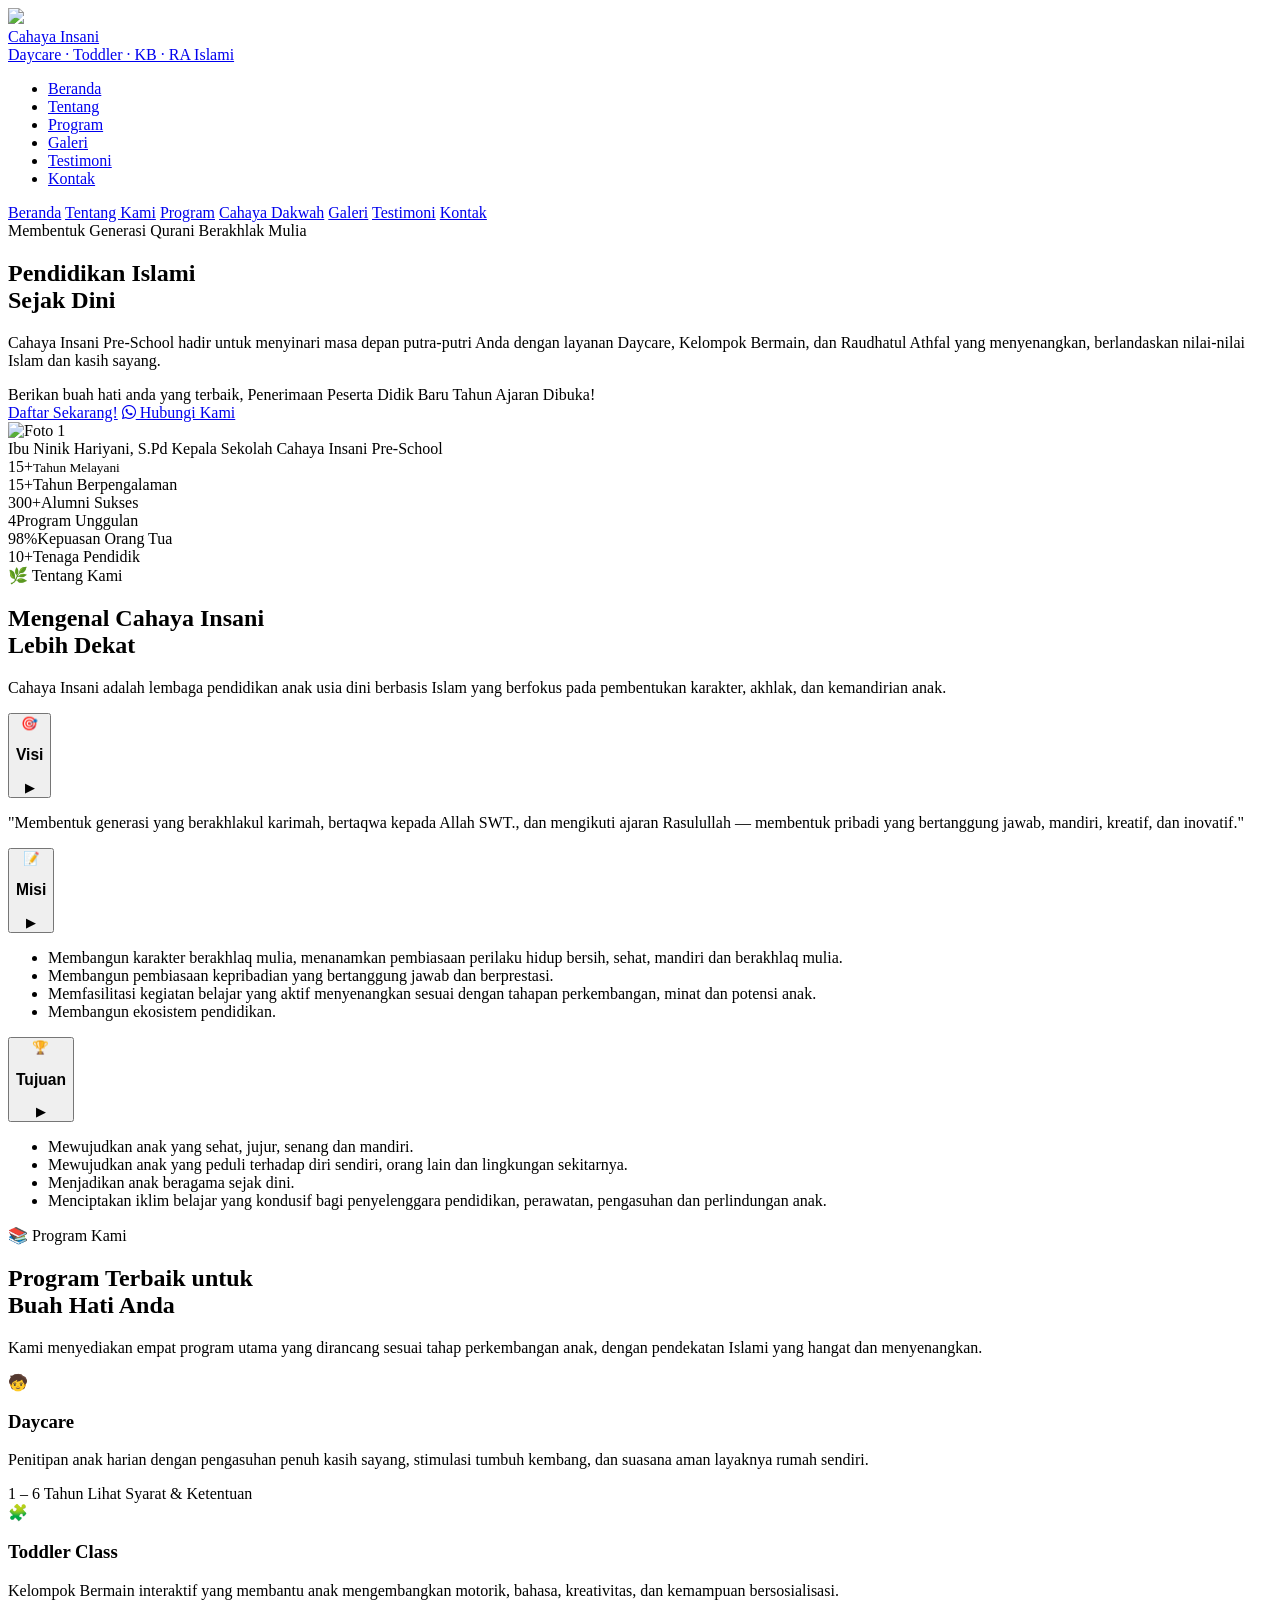
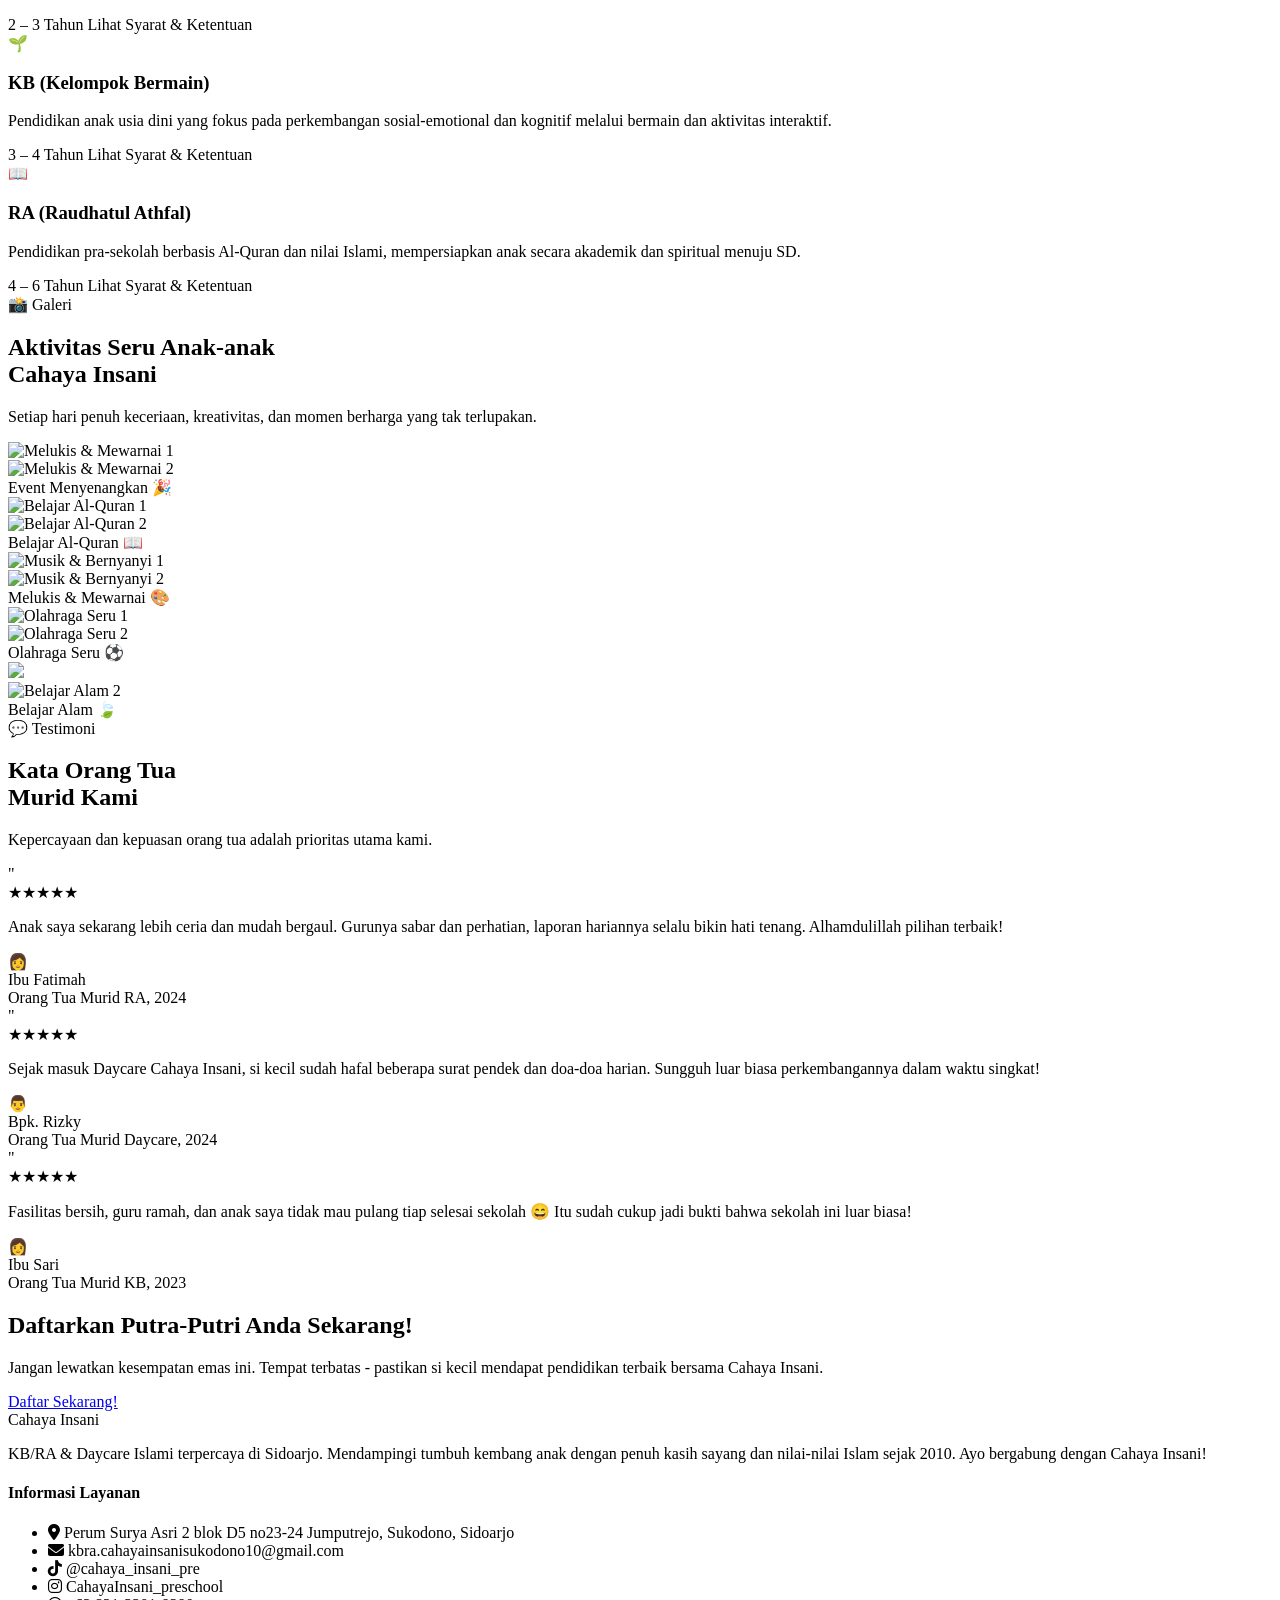
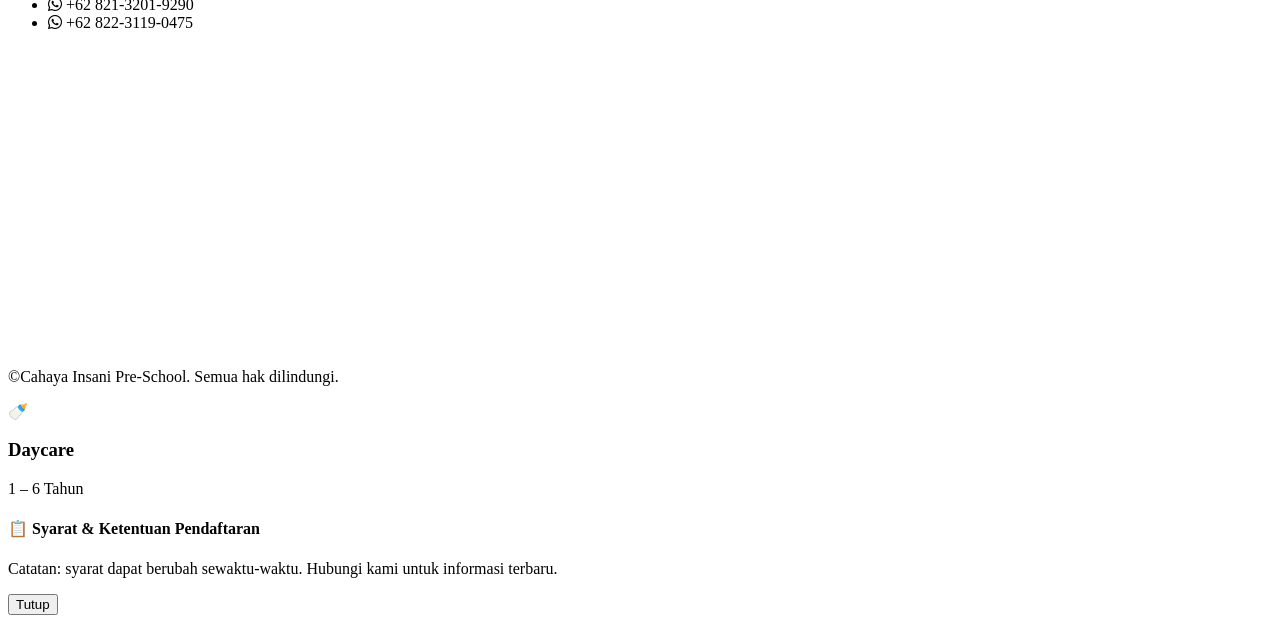
==== frontend/index.html @ 56bea8b0 "Rename index.html to frontend/index.html" ====
<!DOCTYPE html>
<html lang="id">
<head>
  <meta charset="UTF-8">
  <meta name="viewport" content="width=device-width, initial-scale=1.0, viewport-fit=cover">
  <meta name="description" content="KB/RA Cahaya Insani – Daycare, Kelompok Bermain, dan Raudhatul Athfal Islami terpercaya di Surabaya.">
  <title>PAUD-RA Cahaya Insani</title>

  <!-- Google Fonts -->
  <link rel="preconnect" href="https://fonts.googleapis.com">
  <link rel="preconnect" href="https://fonts.gstatic.com" crossorigin>
  <link href="https://fonts.googleapis.com/css2?family=Fredoka+One&family=Nunito:wght@400;600;700;800;900&display=swap" rel="stylesheet">
  <link rel="stylesheet" href="https://cdnjs.cloudflare.com/ajax/libs/font-awesome/6.7.2/css/all.min.css">

  <!-- Stylesheet -->
  <link rel="stylesheet" href="style.css">
</head>
<body>

<!-- ═══════════════════════════════════════
     NAVIGASI
════════════════════════════════════════ -->
<nav>
  <a class="nav-logo" href="#home">
   <img src="assets/logo/logo.jpg" class="logo">
    <div>
      <div class="brand">Cahaya Insani</div>
      <div class="sub">Daycare · Toddler · KB · RA Islami</div>
    </div>
  </a>

  <ul class="nav-links" id="mobile-menu">
    <li><a href="#Beranda">Beranda</a></li>
    <li><a href="#tentang">Tentang</a></li>
    <li><a href="#program">Program</a></li>
    <li><a href="#galeri">Galeri</a></li>
    <li><a href="#Testimoni">Testimoni</a></li>
    <li><a href="#kontak">Kontak</a></li>
  </ul>

</nav>

<!-- Mobile Menu -->
<nav id="mobile-menu" class="mobile-menu" role="navigation" aria-label="Menu mobile">
  <a href="#Beranda">Beranda</a>
  <a href="#tentang">Tentang Kami</a>
  <a href="#program">Program</a>
  <a href="#dakwah">Cahaya Dakwah</a>
  <a href="#galeri">Galeri</a>
  <a href="#Testimoni">Testimoni</a>
  <a href="#kontak">Kontak</a>
</nav>


<!-- ═══════════════════════════════════════
     HERO
════════════════════════════════════════ -->
<section class="hero" id="Beranda">
  <div class="hero-left">
    <div class="hero-badge">Membentuk Generasi Qurani Berakhlak Mulia</div>
    <h1>Pendidikan Islami<br><span>Sejak Dini</span></h1>
    
    <p class="hero-desc">
      Cahaya Insani Pre-School hadir untuk menyinari masa depan putra-putri Anda dengan layanan
      Daycare, Kelompok Bermain, dan Raudhatul Athfal yang menyenangkan, berlandaskan nilai-nilai
      Islam dan kasih sayang.
    </p>
    
    <div class="hero-announce"> Berikan buah hati anda yang terbaik, Penerimaan Peserta Didik Baru Tahun Ajaran Dibuka!</div>
    <div class="hero-buttons">
      <a class="btn-primary btn-daftar" href="#daftar">Daftar Sekarang!</a>
      <a class="btn-hubungi" href="https://wa.me/6282132019290" target="_blank"> <i class="fa-brands fa-whatsapp"></i> Hubungi Kami</a>
    </div>
  </div>

  <div class="hero-right">
    <div class="hero-img-wrap js-slider" data-interval="3500">
      <div class="slider-track">
        <div class="slider-slide"><img class="hero-img" src="assets/Picture/ChatGPT Image Jul 25, 2026, 07_33_43 AM.png" alt="Foto 1"></div>
      </div>
      <div class="photo-caption">
        <div class="caption-text">
          <span class="caption-name">Ibu Ninik Hariyani, S.Pd</span>
          <span class="caption-role">Kepala Sekolah Cahaya Insani Pre-School</span>
        </div>
      </div>
    </div>

    <div class="stat-bubble top-right">
      15+<small>Tahun Melayani</small>
    </div>
  </div>
</section>


<!-- ═══════════════════════════════════════
     STATS STRIP
════════════════════════════════════════ -->
<div class="stats-strip">
  <div class="stat-item"><span class="num">15+</span><span class="lbl">Tahun Berpengalaman</span></div>
  <div class="stat-item"><span class="num">300+</span><span class="lbl">Alumni Sukses</span></div>
  <div class="stat-item"><span class="num">4</span><span class="lbl">Program Unggulan</span></div>
  <div class="stat-item"><span class="num">98%</span><span class="lbl">Kepuasan Orang Tua</span></div>
  <div class="stat-item"><span class="num">10+</span><span class="lbl">Tenaga Pendidik</span></div>
</div>

<!-- ═══════════════════════════════════════
     Tentang Kami
════════════════════════════════════════ -->
<section id="tentang" class="about-section">
  <div class="section-label">🌿 Tentang Kami</div>
  <h2 class="section-title">Mengenal <span>Cahaya Insani</span><br>Lebih Dekat</h2>
  <p class="section-sub">
    Cahaya Insani adalah lembaga pendidikan anak usia dini berbasis Islam yang
    berfokus pada pembentukan karakter, akhlak, dan kemandirian anak.
  </p>

<div class="vm-cards-grid">
    <div class="vm-card" data-open="true">
      <button class="vm-card-header" type="button" aria-expanded="true">
        <div class="vm-icon ic-visi">🎯</div>
        <h3>Visi</h3>
        <span class="vm-toggle">▶</span>
      </button>
      <div class="vm-card-body">
        <p>"Membentuk generasi yang berakhlakul karimah, bertaqwa kepada Allah SWT., dan mengikuti ajaran Rasulullah — membentuk pribadi yang bertanggung jawab, mandiri, kreatif, dan inovatif."</p>
      </div>
    </div>

    <div class="vm-card" data-open="true">
      <button class="vm-card-header" type="button" aria-expanded="true">
        <div class="vm-icon ic-misi">📝</div>
        <h3>Misi</h3>
        <span class="vm-toggle">▶</span>
      </button>
      <div class="vm-card-body">
        <ul>
          <li>Membangun karakter berakhlaq mulia, menanamkan pembiasaan perilaku hidup bersih, sehat, mandiri dan berakhlaq mulia.</li>
          <li>Membangun pembiasaan kepribadian yang bertanggung jawab dan berprestasi.</li>
          <li>Memfasilitasi kegiatan belajar yang aktif menyenangkan sesuai dengan tahapan perkembangan, minat dan potensi anak.</li>
          <li>Membangun ekosistem pendidikan.</li>
        </ul>
      </div>
    </div>

    <div class="vm-card" data-open="true">
      <button class="vm-card-header" type="button" aria-expanded="true">
        <div class="vm-icon ic-tujuan">🏆</div>
        <h3>Tujuan</h3>
        <span class="vm-toggle">▶</span>
      </button>
      <div class="vm-card-body">
        <ul>
          <li>Mewujudkan anak yang sehat, jujur, senang dan mandiri.</li>
          <li>Mewujudkan anak yang peduli terhadap diri sendiri, orang lain dan lingkungan sekitarnya.</li>
          <li>Menjadikan anak beragama sejak dini.</li>
          <li>Menciptakan iklim belajar yang kondusif bagi penyelenggara pendidikan, perawatan, pengasuhan dan perlindungan anak.</li>
        </ul>
      </div>
    </div>
  </div>
</section>


<!-- ═══════════════════════════════════════
     PROGRAM
════════════════════════════════════════ -->
<section class="programs" id="program">
  <div class="section-label">📚 Program Kami</div>
  <h2 class="section-title">Program <span>Terbaik</span> untuk<br>Buah Hati Anda</h2>
  <p class="section-sub">
    Kami menyediakan empat program utama yang dirancang sesuai tahap perkembangan anak,
    dengan pendekatan Islami yang hangat dan menyenangkan.
  </p>

  <div class="programs-grid">
    <div class="prog-card" data-program="daycare" role="button" tabindex="0" aria-haspopup="dialog">
      <span class="prog-emoji">🧒</span>
      <h3>Daycare</h3>
      <p>Penitipan anak harian dengan pengasuhan penuh kasih sayang, stimulasi tumbuh kembang, dan suasana aman layaknya rumah sendiri.</p>
      <span class="prog-age">1 – 6 Tahun</span>
      <span class="prog-cta">Lihat Syarat &amp; Ketentuan</span>
    </div>

    <div class="prog-card" data-program="toddler" role="button" tabindex="0" aria-haspopup="dialog">
      <span class="prog-emoji">🧩</span>
      <h3>Toddler Class</h3>
      <p>Kelompok Bermain interaktif yang membantu anak mengembangkan motorik, bahasa, kreativitas, dan kemampuan bersosialisasi.</p>
      <span class="prog-age">2 – 3 Tahun</span>
      <span class="prog-cta">Lihat Syarat &amp; Ketentuan</span>
    </div>

    <div class="prog-card" data-program="kb" role="button" tabindex="0" aria-haspopup="dialog">
      <span class="prog-emoji">🌱</span>
      <h3>KB (Kelompok Bermain)</h3>
      <p>Pendidikan anak usia dini yang fokus pada perkembangan sosial-emotional dan kognitif melalui bermain dan aktivitas interaktif.</p>
      <span class="prog-age">3 – 4 Tahun</span>
      <span class="prog-cta">Lihat Syarat &amp; Ketentuan</span>
    </div>

    <div class="prog-card" data-program="ra" role="button" tabindex="0" aria-haspopup="dialog">
      <span class="prog-emoji">📖</span>
      <h3>RA (Raudhatul Athfal)</h3>
      <p>Pendidikan pra-sekolah berbasis Al-Quran dan nilai Islami, mempersiapkan anak secara akademik dan spiritual menuju SD.</p>
      <span class="prog-age">4 – 6 Tahun</span>
      <span class="prog-cta">Lihat Syarat &amp; Ketentuan</span>
    </div>
  </div>
</section>




<!-- ═══════════════════════════════════════
     GALERI
════════════════════════════════════════ -->
<section class="galeri" id="galeri">
  <div class="section-label">📸 Galeri</div>
  <h2 class="section-title">Aktivitas <span>Seru</span> Anak-anak<br>Cahaya Insani</h2>
  <p class="section-sub">Setiap hari penuh keceriaan, kreativitas, dan momen berharga yang tak terlupakan.</p>
  <div class="gallery-grid">
    <div class="gal-item big js-slider">
      <div class="slider-track">
        <div class="slider-slide"><img src="assets/Picture/IMG-20251022-WA0019.jpg" alt="Melukis & Mewarnai 1"></div>
        <div class="slider-slide"><img src="assets/Picture/WhatsApp Image 2026-07-21 at 2.37.49 PM.jpeg" alt="Melukis & Mewarnai 2"></div>
      </div>
      <div class="gal-label">Event Menyenangkan 🎉</div>
    </div>
    <div class="gal-item js-slider">
      <div class="slider-track">
        <div class="slider-slide"><img src="assets/Picture/WhatsApp Image 2026-07-21 at 2.11.18 PM.jpeg" alt="Belajar Al-Quran 1"></div>
        <div class="slider-slide"><img src="assets/Picture/IMG_20260730_075207_392.jpg" alt="Belajar Al-Quran 2"></div>
      </div>
      <div class="gal-label">Belajar Al-Quran 📖</div>
    </div>
    <div class="gal-item js-slider">
      <div class="slider-track">
        <div class="slider-slide"><img src="assets/Picture/WhatsApp Image 2026-07-24 at 12.34.11 PM.jpeg" alt="Musik & Bernyanyi 1"></div>
        <div class="slider-slide"><img src="assets/Picture/WhatsApp Image 2026-07-24 at 12.34.05 PM.jpeg" alt="Musik & Bernyanyi 2"></div>
      </div>
      <div class="gal-label">Melukis &amp; Mewarnai 🎨</div>
    </div>
    <div class="gal-item js-slider">
      <div class="slider-track">
        <div class="slider-slide"><img src="assets/Picture/WhatsApp Image 2026-07-21 at 2.37.47 PM.jpeg" alt="Olahraga Seru 1"></div>
        <div class="slider-slide"><img src="assets/Picture/IMG_20260522_095808_646.jpg" alt="Olahraga Seru 2"></div>
      </div>
      <div class="gal-label">Olahraga Seru ⚽️</div>
    </div>
    <div class="gal-item js-slider">
      <div class="slider-track">
        <div class="slider-slide"><img src="assets/Picture/WhatsApp Image 2026-07-21 at 2.37.48 PM.jpeg"></div>
        <div class="slider-slide"><img src="assets/Picture/WhatsApp Image 2026-08-10 at 9.51.04 AM.jpeg" alt="Belajar Alam 2"></div>
      </div>
      <div class="gal-label">Belajar Alam 🍃</div>
    </div>
  </div>
</section>


<!-- ═══════════════════════════════════════
     TESTIMONI
════════════════════════════════════════ -->
<section class="testimoni" id="Testimoni">
  <div class="section-label">💬 Testimoni</div>
  <h2 class="section-title">Kata <span>Orang Tua</span><br>Murid Kami</h2>
  <p class="section-sub">Kepercayaan dan kepuasan orang tua adalah prioritas utama kami.</p>
  <div class="testi-grid">
    <div class="testi-card">
      <div class="testi-quote">"</div>
      <div class="stars">★★★★★</div>
      <p>Anak saya sekarang lebih ceria dan mudah bergaul. Gurunya sabar dan perhatian, laporan hariannya selalu bikin hati tenang. Alhamdulillah pilihan terbaik!</p>
      <div class="testi-author">
        <div class="testi-avatar">👩</div>
        <div>
          <div class="name">Ibu Fatimah</div>
          <div class="role">Orang Tua Murid RA, 2024</div>
        </div>
      </div>
    </div>
    <div class="testi-card">
      <div class="testi-quote">"</div>
      <div class="stars">★★★★★</div>
      <p>Sejak masuk Daycare Cahaya Insani, si kecil sudah hafal beberapa surat pendek dan doa-doa harian. Sungguh luar biasa perkembangannya dalam waktu singkat!</p>
      <div class="testi-author">
        <div class="testi-avatar">👨</div>
        <div>
          <div class="name">Bpk. Rizky</div>
          <div class="role">Orang Tua Murid Daycare, 2024</div>
        </div>
      </div>
    </div>
    <div class="testi-card">
      <div class="testi-quote">"</div>
      <div class="stars">★★★★★</div>
      <p>Fasilitas bersih, guru ramah, dan anak saya tidak mau pulang tiap selesai sekolah 😄 Itu sudah cukup jadi bukti bahwa sekolah ini luar biasa!</p>
      <div class="testi-author">
        <div class="testi-avatar">👩</div>
        <div>
          <div class="name">Ibu Sari</div>
          <div class="role">Orang Tua Murid KB, 2023</div>
        </div>
      </div>
    </div>
  </div>
</section>


<!-- ═══════════════════════════════════════
     CTA DAFTAR
════════════════════════════════════════ -->
<section class="daftar-section" id="daftar">
  <h2>Daftarkan Putra-Putri Anda Sekarang!</h2>
  <p>Jangan lewatkan kesempatan emas ini. Tempat terbatas - pastikan si kecil mendapat pendidikan terbaik bersama Cahaya Insani.</p>
  <a class="btn-daftar-2" href="https://docs.google.com/forms/d/1_2hrP3yC6iVhYNdRS0KrxmziVDOsOAnrxW8MHJgMJ04/viewform" target="_blank">Daftar Sekarang!</a>
</section>


<!-- ═══════════════════════════════════════
     FOOTER
════════════════════════════════════════ -->
<footer>
  <div class="footer-grid">
    <div class="footer-brand">
      <div class="brand">Cahaya Insani</div>
      <p>KB/RA &amp; Daycare Islami terpercaya di Sidoarjo. Mendampingi tumbuh kembang anak dengan penuh kasih sayang dan nilai-nilai Islam sejak 2010. Ayo bergabung dengan Cahaya Insani!</p>
    </div>
    <div class="footer-col" id="kontak">
      <h4>Informasi Layanan</h4>
      <ul class="footer-kontak">
        <li><i class="ico fa-solid fa-location-dot"></i> Perum Surya Asri 2 blok D5 no23-24 Jumputrejo, Sukodono, Sidoarjo</li>
        <li><i class="ico fa-solid fa-envelope"></i> kbra.cahayainsanisukodono10@gmail.com</li>
        <li><i class="ico fa-brands fa-tiktok"></i> @cahaya_insani_pre</li>
        <li><i class="ico fa-brands fa-instagram"></i> CahayaInsani_preschool</li>
        <li><i class="ico fa-brands fa-whatsapp"></i> +62 821-3201-9290</li>
        <li><i class="ico fa-brands fa-whatsapp"></i> +62 822-3119-0475</li>
      </ul>
    </div>
    <div class="footer-map">
      <iframe src="https://www.google.com/maps/embed?pb=!1m18!1m12!1m3!1d44507.54799327453!2d112.63895446195357!3d-7.407677030434624!2m3!1f0!2f0!3f0!3m2!1i1024!2i768!4f13.1!3m3!1m2!1s0x2dd7e3003d22de0b%3A0x8dd1a8e9fafd5e4e!2sPaud%20%26%20RA%20Cahaya%20Insani!5e1!3m2!1sen!2sid!4v1784687258553!5m2!1sen!2sid" 
      width="400" 
      height="300" 
      style="border:0;" 
      allowfullscreen="" 
      loading="lazy" 
      referrerpolicy="strict-origin-when-cross-origin">
      </iframe>
    </div>
  </div>
  <div class="footer-bottom">
    <p>©Cahaya Insani Pre-School. Semua hak dilindungi.</p>
  </div>
</footer>


<!-- ═══════════════════════════════════════
     MODAL: SYARAT & KETENTUAN PROGRAM
════════════════════════════════════════ -->
<div class="modal-overlay" id="programModal" aria-hidden="true">
  <div class="modal-box" role="dialog" aria-modal="true" aria-labelledby="programModalTitle">
    <div class="modal-head">
      <span class="modal-emoji" id="programModalEmoji">🍼</span>
      <div>
        <h3 id="programModalTitle">Daycare</h3>
        <span class="modal-age" id="programModalAge">1 – 6 Tahun</span>
      </div>
    </div>
    <p class="modal-desc" id="programModalDesc"></p>

    <h4 class="modal-subtitle">📋 Syarat &amp; Ketentuan Pendaftaran</h4>
    <ul class="modal-list" id="programModalList"></ul>
    <p class="modal-note">Catatan: syarat dapat berubah sewaktu-waktu. Hubungi kami untuk informasi terbaru.</p>

    <div class="modal-actions">
      <button class="btn-outline" type="button" onclick="closeProgramModal()">Tutup</button>
    </div>
  </div>
</div>


<!-- Script -->
<script type="module" src="script.js"></script>
</body>
</html>
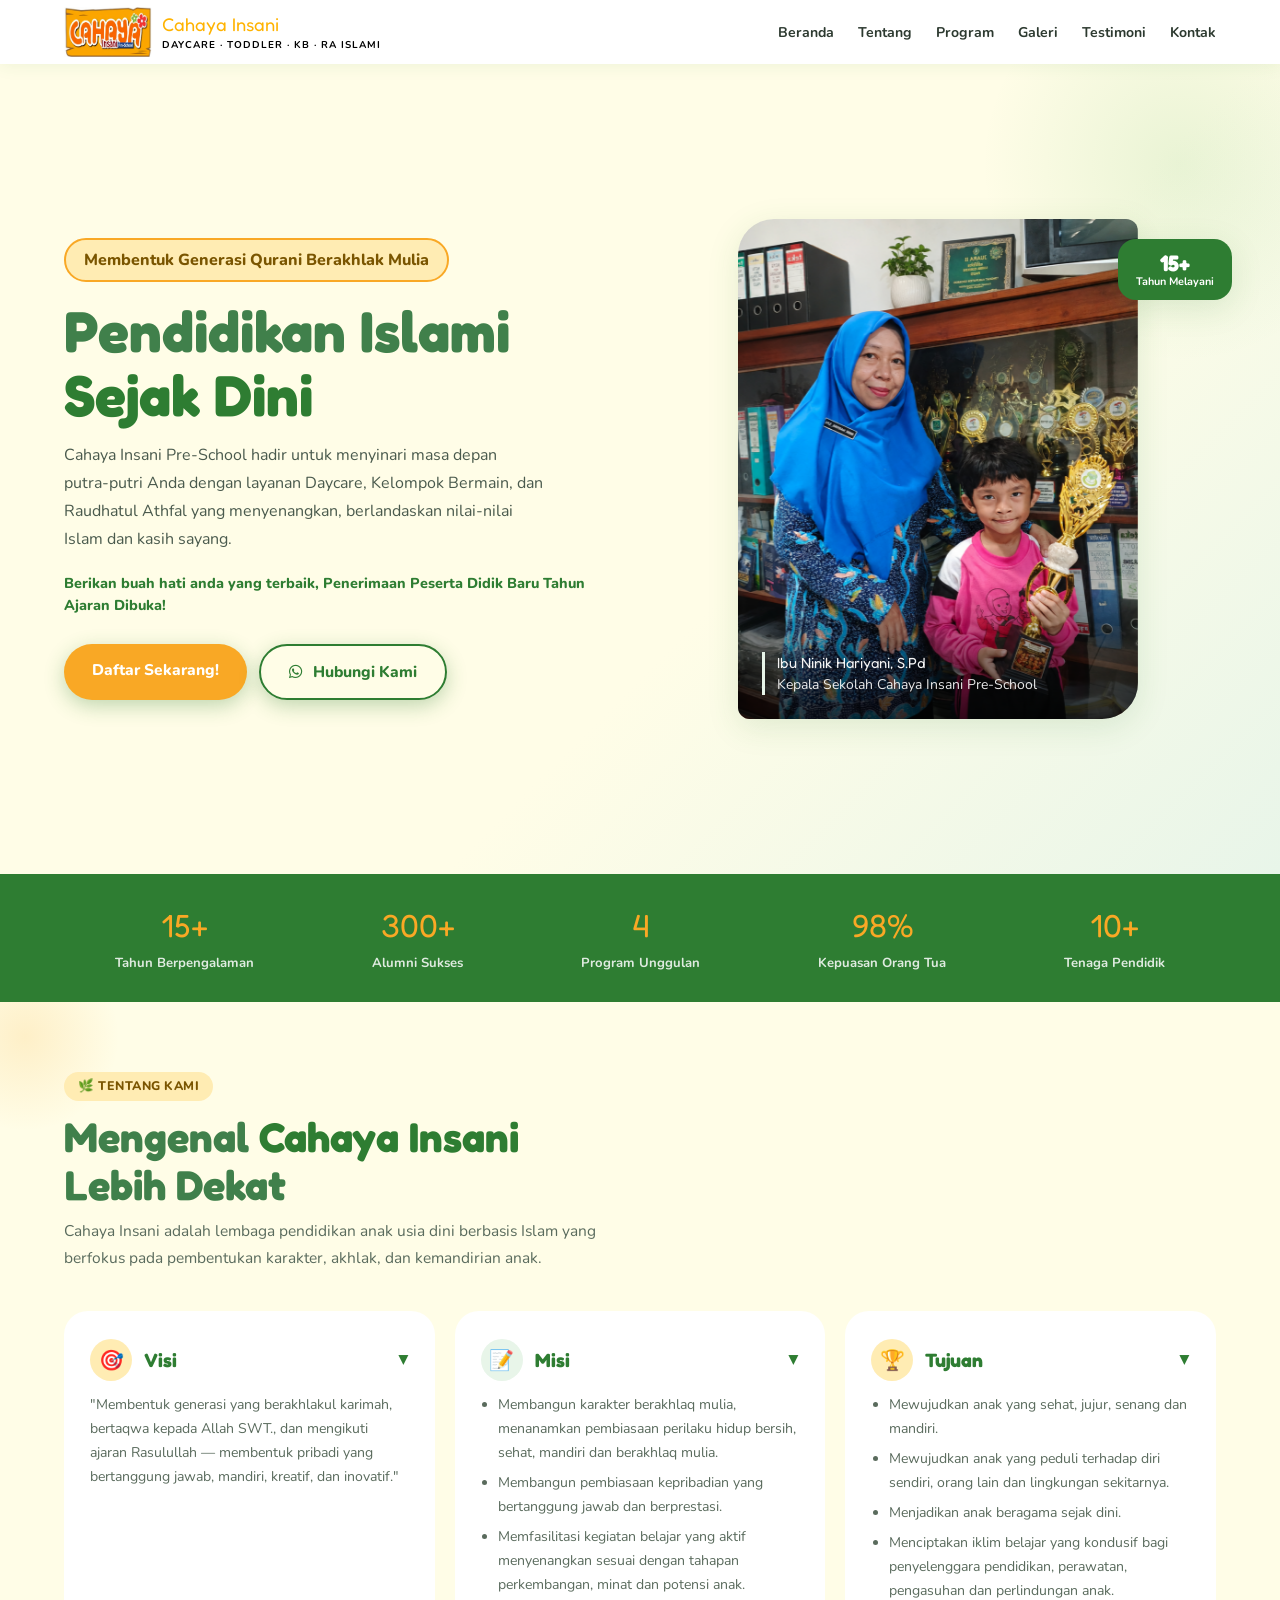
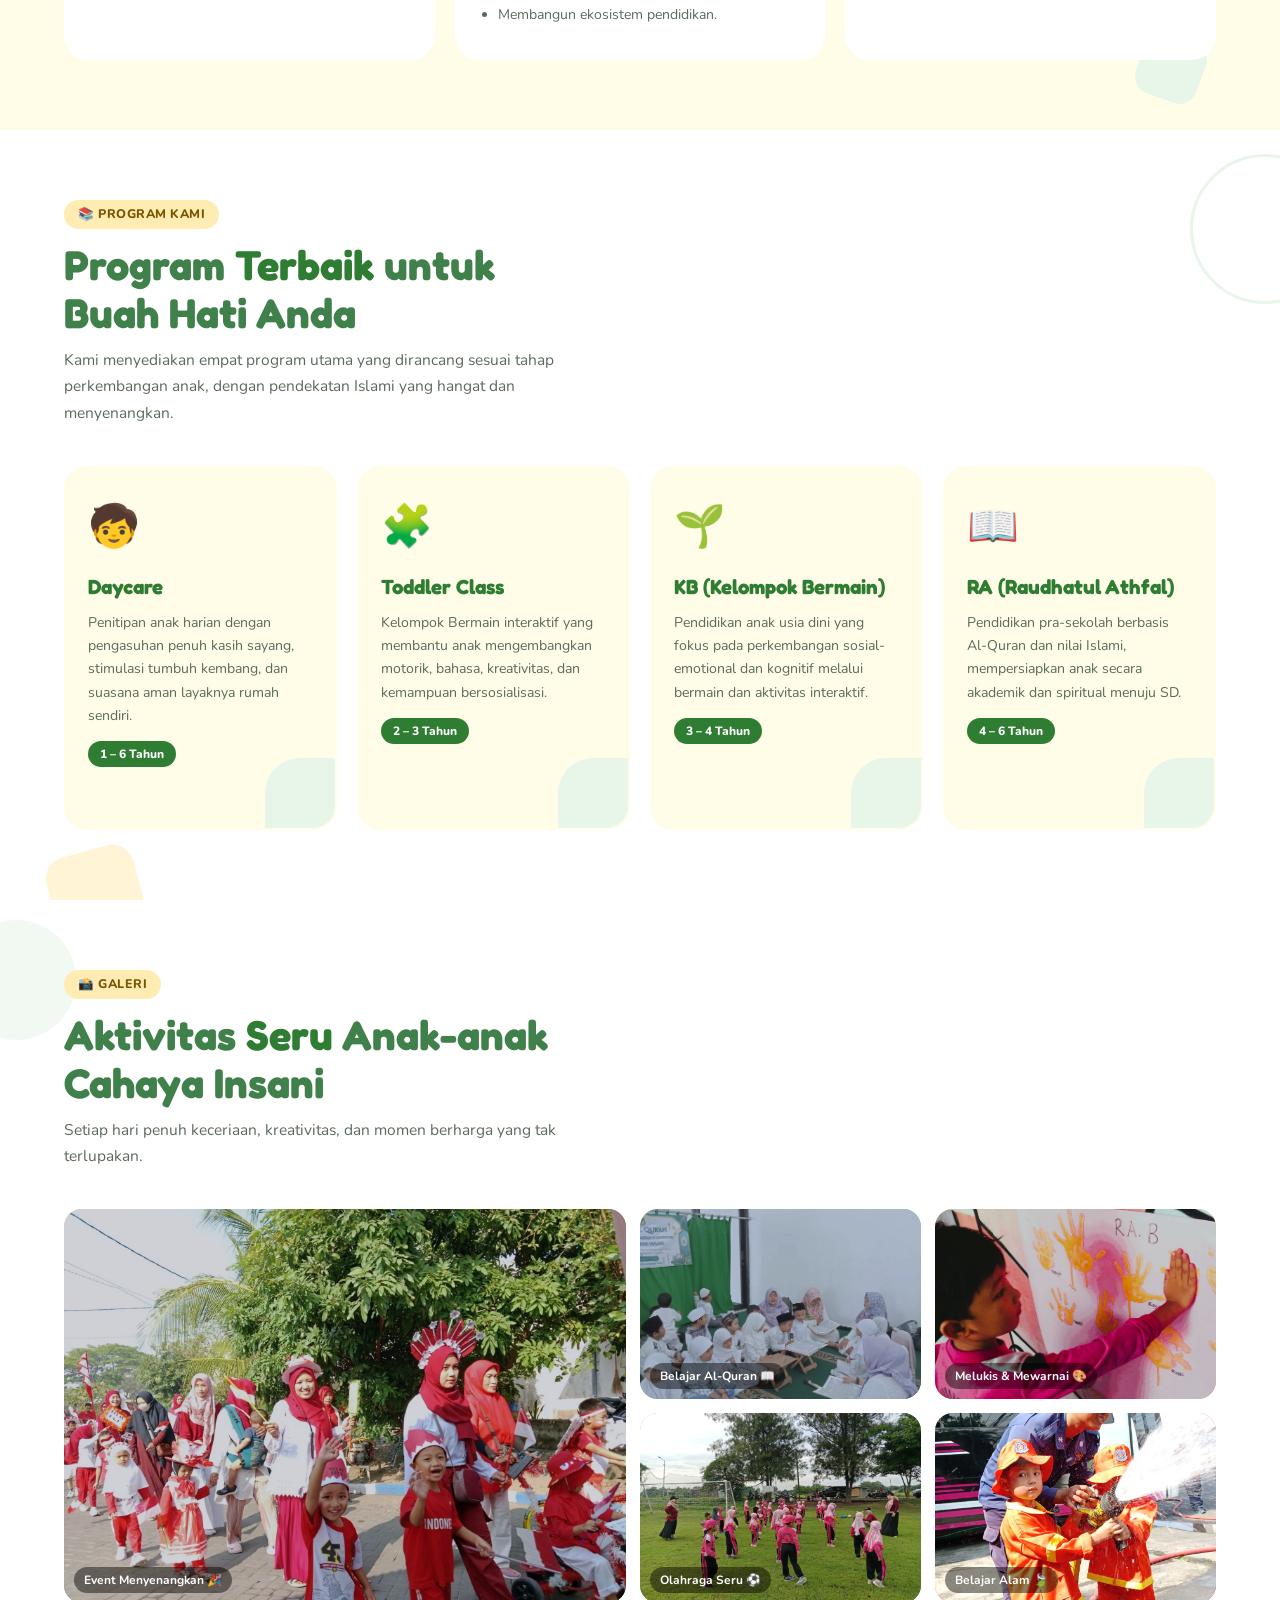
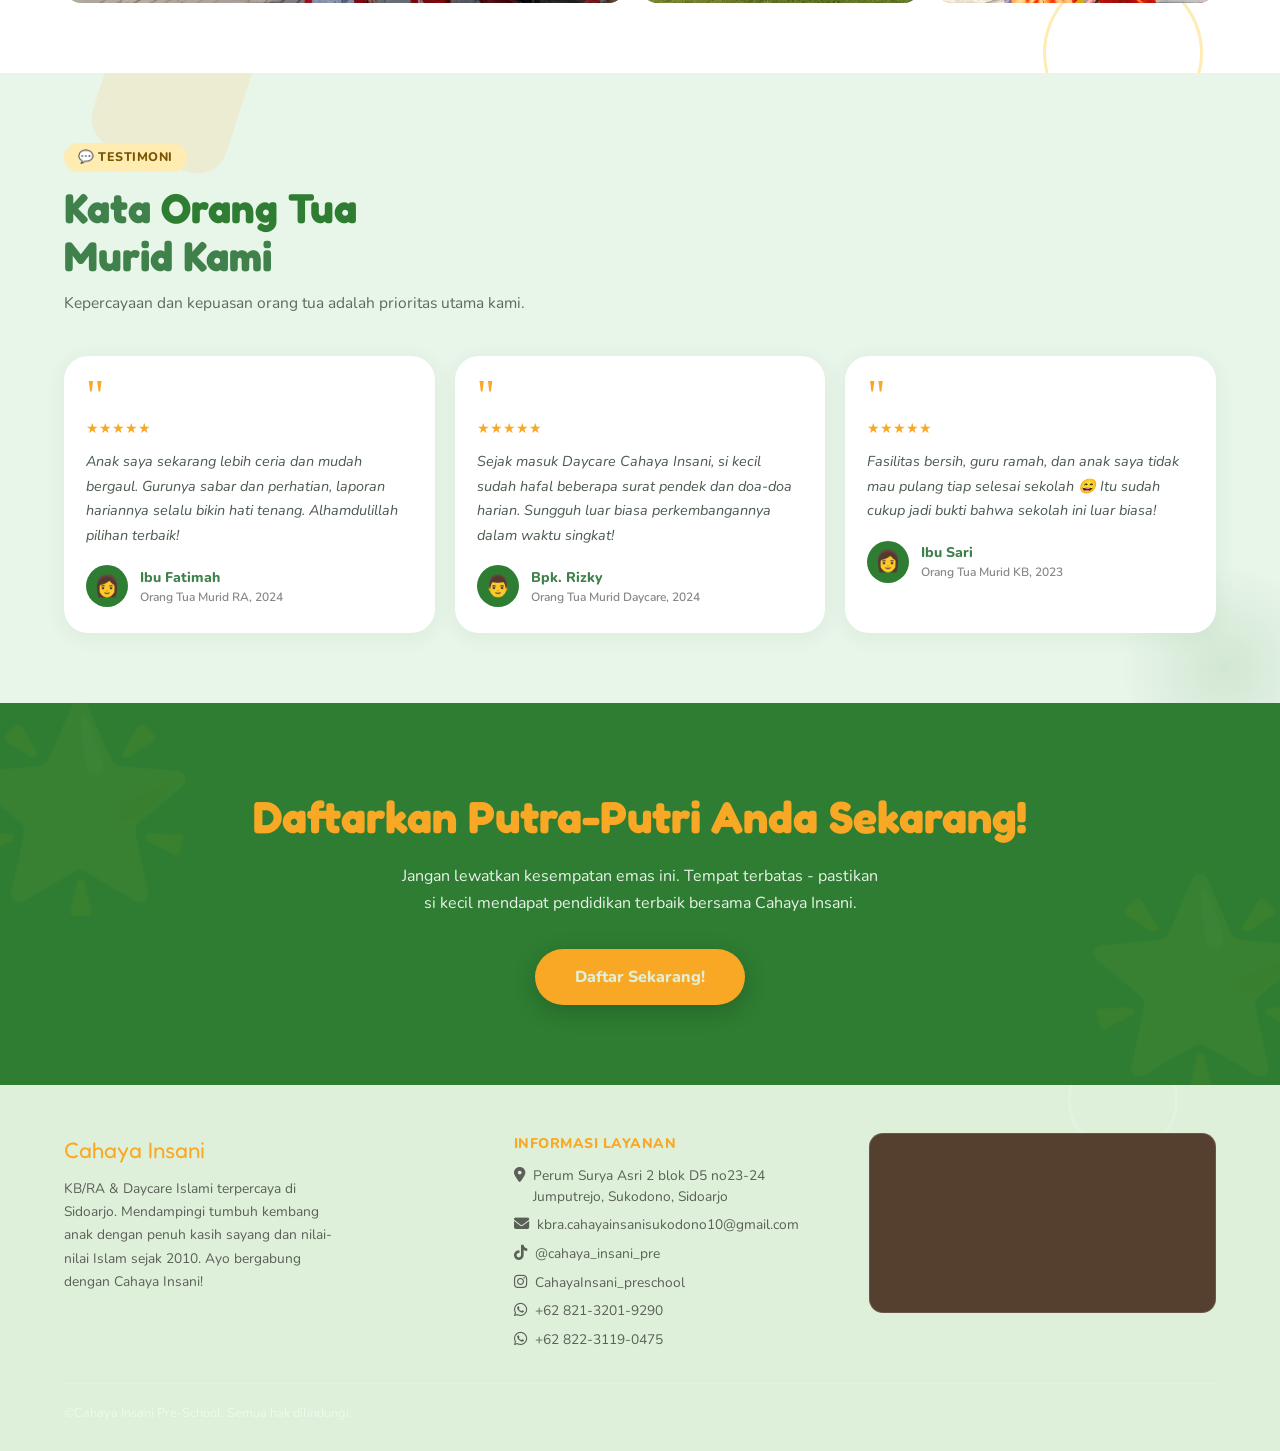
==== commit 3a7250c4: "initial commit" ====
--- a/frontend/index.html
+++ b/frontend/index.html
@@ -3,8 +3,8 @@
 <head>
   <meta charset="UTF-8">
   <meta name="viewport" content="width=device-width, initial-scale=1.0, viewport-fit=cover">
-  <meta name="description" content="KB/RA Cahaya Insani – Daycare, Kelompok Bermain, dan Raudhatul Athfal Islami terpercaya di Surabaya.">
-  <title>PAUD-RA Cahaya Insani</title>
+  <meta name="description" content="Cahaya Insani Pre-School Daycare, Kelas Toddler, Kelompok Bermain(KB), dan Raudhatul Athfal(RA) Islami terpercaya di Sidoarjo.">
+  <title>Cahaya Insani Pre-School | Pendidikan Islami Sejak Dini</title>
 
   <!-- Google Fonts -->
   <link rel="preconnect" href="https://fonts.googleapis.com">
--- a/frontend/style.css
+++ b/frontend/style.css
@@ -0,0 +1,1571 @@
+/* ========================================
+   CAHAYA INSANI — style.css
+   ======================================== */
+
+/* ── VARIABLES ── */
+:root {
+  --green: #2e7d32;
+  --green-light: #4caf50;
+  --green-pale: #e8f5e9;
+  --gold: #f9a825;
+  --gold-light: #ffecb3;
+  --cream: #fffde7;
+  --dark: #40804b;
+  --text: #2d3a30;
+  --white: #ffffff;
+  --footer-bg: #dff0da;
+  --footer-bg-light: #55402f;
+  --radius: 24px;
+  --shadow: 0 8px 32px rgba(46, 125, 50, 0.13);
+}
+
+/* ── RESET ── */
+*, *::before, *::after {
+  margin: 0;
+  padding: 0;
+  box-sizing: border-box;
+}
+
+html {
+  scroll-behavior: smooth;
+}
+
+body {
+  font-family: 'Nunito', sans-serif;
+  background: var(--cream);
+  color: var(--text);
+  overflow-x: hidden;
+  font-size: 16px;
+  line-height: 1.5;
+}
+
+img {
+  max-width: 100%;
+  display: block;
+}
+
+/* ── NAV ── */
+nav {
+  background: var(--white);
+  display: flex;
+  align-items: center;
+  justify-content: space-between;
+  padding: 0 5%;
+  height: 64px;
+  position: sticky;
+  top: 0;
+  z-index: 100;
+  box-shadow: 0 2px 16px rgba(46, 125, 50, 0.08);
+}
+
+.nav-logo {
+  display: flex;
+  align-items: center;
+  gap: 10px;
+  text-decoration: none;
+}
+
+.nav-logo .logo{
+  height: 50px;
+  width: auto;
+  object-fit: contain;
+  flex-shrink: 0;
+  display: block;
+}
+
+.nav-logo .brand {
+  font-family: 'Fredoka One', cursive;
+  font-size: 1.15rem;
+  color: #ffb300;
+  line-height: 1.5;
+}
+
+.nav-logo .sub {
+  font-size: 0.62rem;
+  color: #000000;
+  font-weight: 700;
+  letter-spacing: 1px;
+  text-transform: uppercase;
+}
+
+.nav-links {
+  display: flex;
+  gap: 24px;
+  list-style: none;
+}
+
+.nav-links a {
+  text-decoration: none;
+  font-weight: 700;
+  font-size: 0.88rem;
+  color: var(--text);
+  transition: color 0.2s;
+}
+
+.nav-links a:hover {
+  color: var(--green);
+}
+
+/* Mobile nav */
+.hamburger {
+  display: none;
+  font-size: 1.5rem;
+  cursor: pointer;
+  background: none;
+  border: none;
+  padding: 6px;
+  color: black;
+}
+
+/* Sidebar menu */
+.mobile-menu {
+  position: fixed;
+  top: 0;
+  right: -100%;
+  width: 82%;
+  max-width: 320px;
+  height: 100vh;
+  background: var(--white);
+  z-index: 999;
+
+  display: flex;
+  flex-direction: column;
+  align-items: stretch;
+  justify-content: flex-start;
+  padding: 20px 12px 24px;
+  gap: 2px;
+
+  transition: right 0.3s ease-in-out;
+  box-shadow: -10px 0 30px rgba(0,0,0,0.15);
+  overflow-y: auto;
+}
+
+.mobile-menu.open {
+  right: 0;
+}
+
+.mobile-menu a {
+  text-decoration: none;
+  color: var(--text);
+  font-weight: 600;
+  font-size: 0.95rem;
+  padding: 12px 16px;
+  border-radius: 10px;
+  transition: 0.2s ease;
+  border-bottom: 1px solid rgba(0,0,0,0.06);
+  flex-shrink: 0;
+}
+
+.mobile-menu a:hover {
+  background: var(--green-pale);
+  color: var(--green);
+}
+
+/* Mobile only */
+@media (max-width: 768px) {
+  .hamburger {
+    display: block;
+  }
+
+  .nav-links {
+    display: none;
+  }
+}
+
+/* ── HERO ── */
+.hero {
+  min-height: 90vh;
+  display: grid;
+  grid-template-columns: 1fr 1fr;
+  align-items: center;
+  padding: 60px 5% 60px;
+  gap: 40px;
+  position: relative;
+  overflow: hidden;
+  background: linear-gradient(135deg, var(--cream) 60%, var(--green-pale) 100%);
+}
+
+.hero::before {
+  content: '';
+  position: absolute;
+  top: -100px;
+  right: -100px;
+  width: 400px;
+  height: 400px;
+  border-radius: 50%;
+  background: radial-gradient(circle, rgba(76, 175, 80, 0.12) 0%, transparent 70%);
+  pointer-events: none;
+}
+
+.hero-badge {
+  display: inline-flex;
+  align-items: center;
+  gap: 8px;
+  background: var(--gold-light);
+  border: 2px solid var(--gold);
+  border-radius: 50px;
+  padding: 8px 18px;
+  font-size: 1rem;
+  font-weight: 800;
+  color: #7a5500;
+  margin-bottom: 18px;
+  animation: fadeDown 0.6s ease;
+}
+
+.hero h1 {
+  font-family: 'Fredoka One', cursive;
+  font-size: clamp(2.2rem, 5vw, 3.6rem);
+  line-height: 1.1;
+  color: var(--dark);
+  margin-bottom: 14px;
+  animation: fadeUp 0.7s ease 0.1s both;
+}
+
+.hero h1 span {
+  color: var(--green);
+}
+
+.hero-desc {
+  font-size: 1rem;
+  line-height: 1.75;
+  color: #4a5a4d;
+  max-width: 480px;
+  margin-bottom: 18px;
+  animation: fadeUp 0.7s ease 0.2s both;
+}
+
+.hero-announce {
+  display: inline-flex;
+  align-items: center;
+  gap: 8px;
+  color: var(--green);
+  font-weight: 800;
+  font-size: 0.9rem;
+  margin-bottom: 28px;
+  animation: fadeUp 0.7s ease 0.3s both;
+}
+
+.hero-buttons {
+  display: flex;
+  gap: 12px;
+  flex-wrap: wrap;
+  animation: fadeUp 0.7s ease 0.4s both;
+}
+
+.btn-outline{
+    background: transparent;
+    color: var(--green);
+    border: 2px solid var(--green);
+    padding: 14px 28px;
+    border-radius: 999px;
+    font-weight: 800;
+    text-decoration: none;
+    display: inline-block;
+    transition: all .25s;
+}
+
+.btn-outline:hover{
+    background: var(--green);
+}
+
+.btn-daftar {
+  background: #f9a825;
+  color: #fff;
+  font-weight: 800;
+  padding: 14px 28px;
+  border-radius: 50px;
+  text-decoration: none;
+  font-size: 0.97rem;
+  transition: all 0.25s;
+  box-shadow: 0 6px 20px rgba(46, 125, 50, 0.3);
+  display: inline-block;
+}
+
+.btn-daftar:hover {
+  background: #ffb300;
+  transform: translateY(-5px);
+}
+
+.btn-hubungi {
+  background: transparent;
+  color: var(--green);
+  border: 2px solid var(--green);
+
+  font-weight: 800;
+  padding: 14px 28px;
+  border-radius: 50px;
+  text-decoration: none;
+  font-size: 0.97rem;
+  transition: all 0.25s;
+  box-shadow: 0 6px 20px rgba(46, 125, 50, 0.3);
+  
+  display: flex;
+  justify-content: center;
+  align-items: center;
+  gap: 10px;
+
+
+}
+
+.btn-hubungi:hover {
+  transform: translateY(-5px);
+}
+
+.hero-right {
+  position: relative;
+  display: flex;
+  justify-content: center;
+  align-items: center;
+  animation: fadeUp 0.8s ease 0.2s both;
+}
+
+.hero-img-wrap {
+  position: relative;
+
+  width: 100%;
+  max-width: 400px;
+  aspect-ratio: 4 / 5;
+  
+  overflow: hidden;
+  
+  border-radius: 36px 12px 36px 12px;
+  box-shadow: var(--shadow);
+}
+
+.hero-img {
+  width: 100%;
+  height: 100%;
+  object-fit: cover;
+  display: block;
+}
+
+/* Caption Ibu Kepsek */
+.photo-caption {
+  position: absolute;
+  bottom: 0;
+  left: 0;
+  right: 0;
+  padding: 60px 24px 24px;
+  background: linear-gradient(to top, rgba(0, 0, 0, 0.75)0%, rgba(0, 0, 0, 0.4)50%, rgba(0, 0, 0, 0)100%);
+  color: whitesmoke;
+  z-index: 2;
+}
+
+.caption-text {
+  border-left: 3.5px solid #e8f5e9;
+  padding-left: 12px;
+}
+
+.caption-name {
+  display: block;
+  font-family: 'Fredoka One', cursive;
+  font-size: 14.7px;
+}
+
+.caption-role {
+  display: block;
+  font-size: 14px;
+  font-weight: 400;
+  opacity: 0.95;
+}
+
+/* ── GENERIC SLIDER (dipakai oleh hero & galeri) ── */
+.js-slider {
+  touch-action: pan-y;
+  -webkit-overflow-scrolling: touch;
+}
+
+.slider-track {
+  display: flex;
+  width: 100%;
+  height: 100%;
+  will-change: transform;
+}
+
+.slider-slide {
+  flex: 0 0 100%;
+  width: 100%;
+  height: 100%;
+}
+
+.slider-slide img {
+  width: 100%;
+  height: 100%;
+  object-fit: cover;
+  display: block;
+  pointer-events: none;
+  user-select: none;
+  -webkit-user-drag: none;
+}
+
+.stat-bubble {
+  position: absolute;
+  background: white;
+  border-radius: 18px;
+  padding: 12px 18px;
+  box-shadow: var(--shadow);
+  font-weight: 800;
+}
+
+.stat-bubble.top-right {
+  top: 20px;
+  right: -16px;
+
+  background: var(--green);
+  color: white;
+  
+  font-family: 'Fredoka One', cursive;
+  font-size: 1.4rem;
+  text-align: center;
+  line-height: 1.1;
+}
+
+.stat-bubble.top-right small {
+  font-family: 'Nunito', sans-serif;
+  font-size: 0.68rem;
+  font-weight: 700;
+  display: block;
+}
+
+
+/* ── STATS STRIP ── */
+.stats-strip {
+  background: var(--green);
+  color: white;
+  display: flex;
+  justify-content: space-around;
+  padding: 28px 5%;
+  gap: 16px;
+  flex-wrap: wrap;
+}
+
+.stat-item {
+  text-align: center;
+  min-width: 80px;
+}
+
+.stat-item .num {
+  font-family: 'Fredoka One', cursive;
+  font-size: 2rem;
+  color: var(--gold);
+  display: block;
+}
+
+.stat-item .lbl {
+  font-size: 0.82rem;
+  font-weight: 700;
+  opacity: 0.85;
+}
+
+/* ── SECTION COMMONS ── */
+section {
+  padding: 70px 5%;
+}
+
+.section-label {
+  display: inline-flex;
+  align-items: center;
+  gap: 7px;
+  background: var(--gold-light);
+  color: #7a5500;
+  font-weight: 800;
+  font-size: 0.78rem;
+  padding: 5px 14px;
+  border-radius: 50px;
+  letter-spacing: 0.5px;
+  text-transform: uppercase;
+  margin-bottom: 12px;
+}
+
+.section-title {
+  font-family: 'Fredoka One', cursive;
+  font-size: clamp(1.7rem, 3.5vw, 2.6rem);
+  line-height: 1.15;
+  color: var(--dark);
+  margin-bottom: 10px;
+}
+
+.section-title span {
+  color: var(--green);
+}
+
+.section-sub {
+  font-size: 0.97rem;
+  color: #5a6b5d;
+  max-width: 560px;
+  line-height: 1.7;
+  margin-bottom: 40px;
+}
+
+/* ── PROGRAMS ── */
+.programs {
+  background: var(--white);
+}
+
+.programs-grid {
+  display: grid;
+  grid-template-columns: repeat(auto-fit, minmax(220px, 1fr));
+  gap: 20px;
+}
+
+.prog-card {
+  background: var(--cream);
+  border-radius: var(--radius);
+  padding: 28px 22px;
+  transition: all 0.3s;
+  border: 2px solid transparent;
+  position: relative;
+  overflow: hidden;
+  cursor: pointer;
+}
+
+.prog-card:focus-visible {
+  outline: 3px solid var(--green);
+  outline-offset: 3px;
+}
+
+.prog-cta {
+  display: block;
+  margin-top: 14px;
+  font-size: 0.8rem;
+  font-weight: 800;
+  color: var(--green);
+  opacity: 0;
+  transform: translateX(-4px);
+  transition: all 0.25s;
+}
+
+.prog-card:hover .prog-cta,
+.prog-card:focus-visible .prog-cta {
+  opacity: 1;
+  transform: translateX(0);
+}
+
+.prog-card::before {
+  content: '';
+  position: absolute;
+  bottom: 0;
+  right: 0;
+  width: 70px;
+  height: 70px;
+  background: var(--green-pale);
+  border-radius: 50% 0 0 0;
+  transition: all 0.3s;
+}
+
+.prog-card:hover {
+  border-color: var(--green);
+  box-shadow: var(--shadow);
+  transform: translateY(-4px);
+}
+
+.prog-card:hover::before {
+  width: 110px;
+  height: 110px;
+}
+
+.prog-emoji {
+  font-size: 2.6rem;
+  margin-bottom: 14px;
+  display: block;
+}
+
+.prog-card h3 {
+  font-family: 'Fredoka One', cursive;
+  font-size: 1.28rem;
+  color: var(--green);
+  margin-bottom: 8px;
+}
+
+.prog-card p {
+  font-size: 0.88rem;
+  color: #5a6b5d;
+  line-height: 1.65;
+}
+
+.prog-age {
+  margin-top: 14px;
+  display: inline-block;
+  background: var(--green);
+  color: white;
+  font-size: 0.75rem;
+  font-weight: 800;
+  padding: 4px 12px;
+  border-radius: 50px;
+}
+
+/* ── CAHAYA DAKWAH ── */
+.dakwah {
+  background: var(--cream);
+}
+
+.dakwah-grid {
+  display: grid;
+  grid-template-columns: repeat(auto-fit, minmax(260px, 1fr));
+  gap: 20px;
+}
+
+.dakwah-card {
+  background: var(--white);
+  border-radius: var(--radius);
+  padding: 26px 24px;
+  border: 2px solid transparent;
+  transition: all 0.3s;
+}
+
+.dakwah-card:hover {
+  border-color: var(--gold);
+  box-shadow: var(--shadow);
+  transform: translateY(-4px);
+}
+
+.dakwah-card h3 {
+  font-family: 'Fredoka One', cursive;
+  font-size: 1.2rem;
+  color: var(--green);
+  margin-bottom: 8px;
+}
+
+.dakwah-card p {
+  font-size: 0.88rem;
+  color: #5a6b5d;
+  line-height: 1.65;
+  margin-bottom: 18px;
+}
+
+.dakwah-photos {
+  display: grid;
+  grid-template-columns: repeat(3, 1fr);
+  gap: 10px;
+}
+
+.dakwah-photo-slot {
+  aspect-ratio: 1 / 1;
+  border-radius: 14px;
+  background: var(--green-pale);
+  border: 2px dashed var(--green-light);
+  display: flex;
+  align-items: center;
+  justify-content: center;
+  font-size: 1.8rem;
+}
+
+@media (max-width: 480px) {
+  .dakwah-card {
+    padding: 22px 18px;
+  }
+}
+
+/* ===== TENTANG KAMI ===== */
+
+.about-section {
+  background: var(--cream);
+}
+
+.vm-cards-grid {
+  display: grid;
+  grid-template-columns: repeat(auto-fit, minmax(240px, 1fr));
+  gap: 20px;
+}
+
+.vm-card {
+  background: var(--white);
+  border-radius: var(--radius);
+  padding: 26px 24px;
+  border: 2px solid transparent;
+  transition: all 0.3s;
+}
+
+.vm-card:hover {
+  border-color: var(--green);
+  box-shadow: var(--shadow);
+  transform: translateY(-4px);
+}
+
+.vm-card-header {
+  display: flex;
+  align-items: center;
+  gap: 12px;
+  margin-bottom: 12px;
+}
+
+.vm-card-header h3 {
+  font-family: 'Fredoka One', cursive;
+  font-size: 1.2rem;
+  color: var(--green);
+  margin: 0;
+}
+
+.vm-card-header {
+  display: flex;
+  align-items: center;
+  gap: 12px;
+  margin-bottom: 0;
+  width: 100%;
+  background: none;
+  border: none;
+  cursor: pointer;
+  font-family: inherit;
+  text-align: left;
+  padding: 0;
+}
+
+.vm-card-header h3 {
+  flex: 1;
+}
+
+.vm-toggle {
+  font-size: 0.8rem;
+  color: var(--green);
+  transition: transform 0.25s ease;
+  flex-shrink: 0;
+}
+
+.vm-card[data-open="true"] .vm-toggle {
+  transform: rotate(90deg);
+}
+
+.vm-card-body {
+  display: grid;
+  grid-template-rows: 0fr;
+  opacity: 0;
+  transition: grid-template-rows 0.3s ease, opacity 0.25s ease, margin-top 0.3s ease;
+  margin-top: 0;
+}
+
+.vm-card-body > * {
+  overflow: hidden;
+  min-height: 0;
+}
+
+.vm-card[data-open="true"] .vm-card-body {
+  grid-template-rows: 1fr;
+  opacity: 1;
+  margin-top: 12px;
+}
+
+.vm-icon {
+  width: 42px;
+  height: 42px;
+  border-radius: 50%;
+  display: flex;
+  align-items: center;
+  justify-content: center;
+  font-size: 20px;
+  flex-shrink: 0;
+}
+
+.ic-visi   { background: var(--gold-light); }
+.ic-misi   { background: var(--green-pale); }
+.ic-tujuan { background: var(--gold-light); }
+
+.vm-card p,
+.vm-card ul {
+  font-size: 0.88rem;
+  color: #5a6b5d;
+  line-height: 1.7;
+  margin: 0;
+}
+
+.vm-card ul {
+  padding-left: 1.1rem;
+}
+
+.vm-card li {
+  margin-bottom: 6px;
+}
+
+@media (max-width: 480px) {
+  .vm-card {
+    padding: 22px 18px;
+  }
+}
+
+/* ── GALLERY ── */
+.galeri {
+  background: var(--white);
+}
+
+.gallery-grid {
+  display: grid;
+  grid-template-columns: 2fr 1fr 1fr;
+  grid-template-rows: 190px 190px;
+  gap: 14px;
+}
+
+.gal-item {
+  border-radius: 18px;
+  overflow: hidden;
+  background: linear-gradient(135deg, #a5d6a7, #388e3c);
+  position: relative;
+  cursor: pointer;
+  transition: transform 0.25s;
+}
+
+.gal-item .slider-track,
+.gal-item .slider-slide {
+  height: 100%;
+}
+
+.gal-item:hover {
+  transform: scale(1.03);
+}
+
+.gal-item.big {
+  grid-row: 1 / 3;
+}
+
+.gal-item:nth-child(3) { background: linear-gradient(135deg, #ffe082, #f9a825); }
+.gal-item:nth-child(4) { background: linear-gradient(135deg, #80cbc4, #00897b); }
+.gal-item:nth-child(5) { background: linear-gradient(135deg, #ef9a9a, #e53935); }
+
+.gal-label {
+  position: absolute;
+  bottom: 10px;
+  left: 10px;
+  background: rgba(0, 0, 0, 0.45);
+  color: white;
+  font-size: 0.75rem;
+  font-weight: 700;
+  padding: 4px 10px;
+  border-radius: 50px;
+}
+
+/* ── TESTIMONI ── */
+.testimoni {
+  background: var(--green-pale);
+}
+
+.testi-grid {
+  display: grid;
+  grid-template-columns: repeat(auto-fit, minmax(270px, 1fr));
+  gap: 20px;
+}
+
+.testi-card {
+  background: var(--white);
+  border-radius: var(--radius);
+  padding: 26px 22px;
+  box-shadow: 0 4px 20px rgba(46, 125, 50, 0.08);
+}
+
+.testi-quote {
+  font-size: 2.8rem;
+  color: var(--gold);
+  line-height: 0.6;
+  margin-bottom: 10px;
+  font-family: Georgia, serif;
+}
+
+.testi-card p {
+  font-size: 0.9rem;
+  color: #4a5a4d;
+  line-height: 1.7;
+  margin-bottom: 18px;
+  font-style: italic;
+}
+
+.testi-author {
+  display: flex;
+  align-items: center;
+  gap: 12px;
+}
+
+.testi-avatar {
+  width: 42px;
+  height: 42px;
+  border-radius: 50%;
+  background: var(--green);
+  display: flex;
+  align-items: center;
+  justify-content: center;
+  font-size: 1.3rem;
+  flex-shrink: 0;
+}
+
+.testi-author .name {
+  font-weight: 800;
+  font-size: 0.88rem;
+  color: var(--dark);
+}
+
+.testi-author .role {
+  font-size: 0.75rem;
+  color: #888;
+  font-weight: 600;
+}
+
+.stars {
+  color: var(--gold);
+  font-size: 0.85rem;
+  margin-bottom: 10px;
+}
+
+/* ── CTA DAFTAR ── */
+.daftar-section {
+  background: var(--green);
+  color: white;
+  text-align: center;
+  padding: 80px 5%;
+  position: relative;
+  overflow: hidden;
+}
+
+.daftar-section::before {
+  content: '🌟';
+  position: absolute;
+  font-size: 12rem;
+  opacity: 0.05;
+  top: -40px;
+  left: -40px;
+  pointer-events: none;
+}
+
+.daftar-section::after {
+  content: '🌟';
+  position: absolute;
+  font-size: 12rem;
+  opacity: 0.05;
+  bottom: -40px;
+  right: -40px;
+  pointer-events: none;
+}
+
+.daftar-section h2 {
+  font-family: 'Fredoka One', cursive;
+  font-size: clamp(1.8rem, 4vw, 2.8rem);
+  margin-bottom: 12px;
+  color: var(--gold);
+}
+
+.daftar-section p {
+  font-size: 1rem;
+  opacity: 0.9;
+  max-width: 480px;
+  margin: 0 auto 32px;
+  line-height: 1.7;
+}
+
+.btn-daftar-2 {
+  background: var(--gold);
+  color: #dff0da;
+  font-weight: 800;
+  padding: 16px 40px;
+  border-radius: 50px;
+  text-decoration: none;
+  font-size: 1rem;
+  transition: all 0.25s;
+  box-shadow: 0 6px 24px rgba(0, 0, 0, 0.2);
+  display: inline-block;
+}
+
+.btn-daftar-2:hover {
+  background: #ffb508;
+  transform: translateY(-5px);
+}
+
+/* (kontak section moved into footer) */
+
+/* ── FOOTER ── */
+footer {
+  background: var(--footer-bg);
+  color: white;
+  padding: 48px 5% 28px;
+}
+
+.footer-grid {
+  display: grid;
+  grid-template-columns: 1.3fr 1fr 1.1fr;
+  gap: 40px;
+  margin-bottom: 32px;
+  align-items: start;
+}
+
+.footer-brand .brand {
+  font-family: 'Fredoka One', cursive;
+  font-size: 1.4rem;
+  color: var(--gold);
+}
+
+.footer-brand p {
+  font-size: 0.86rem;
+  color: rgba(18, 17, 17, 0.65);
+  line-height: 1.7;
+  margin-top: 10px;
+  max-width: 280px;
+}
+
+.footer-col h4 {
+  font-weight: 800;
+  color: var(--gold);
+  font-size: 0.88rem;
+  margin-bottom: 12px;
+  text-transform: uppercase;
+  letter-spacing: 0.5px;
+}
+
+.footer-col ul {
+  list-style: none;
+  display: flex;
+  flex-direction: column;
+  gap: 8px;
+}
+
+.footer-col ul li a {
+  text-decoration: none;
+  color: rgba(255, 255, 255, 0.65);
+  font-size: 0.86rem;
+  transition: color 0.2s;
+}
+
+.footer-col ul li a:hover {
+  color: var(--gold);
+}
+
+.footer-kontak li {
+  display: flex;
+  align-items: flex-start;
+  gap: 8px;
+  font-size: 0.86rem;
+  color: rgba(18, 17, 17, 0.65);
+  line-height: 1.5;
+}
+
+.footer-kontak .ico {
+  font-size: 0.95rem;
+  flex-shrink: 0;
+  margin-top: 1px;
+}
+
+.footer-map {
+  border-radius: 14px;
+  overflow: hidden;
+  height: 180px;
+  background: var(--footer-bg-light);
+  border: 1px solid rgba(255, 255, 255, 0.12);
+}
+
+.footer-bottom {
+  border-top: 1px solid rgba(255, 255, 255, 0.1);
+  padding-top: 20px;
+  display: flex;
+  justify-content: space-between;
+  align-items: center;
+}
+
+.footer-bottom p {
+  font-size: 0.8rem;
+  color: rgba(255, 255, 255, 0.5);
+}
+
+/* ── DEKORASI TEMATIK (lingkaran & kotak) ── */
+.about-section,
+.programs,
+.dakwah,
+.galeri,
+.testimoni,
+footer {
+  position: relative;
+  overflow: hidden;
+  z-index: 0;
+}
+
+.about-section::before,
+.about-section::after,
+.programs::before,
+.programs::after,
+.dakwah::before,
+.dakwah::after,
+.galeri::before,
+.galeri::after,
+.testimoni::before,
+.testimoni::after,
+footer::before {
+  content: '';
+  position: absolute;
+  z-index: -1;
+  pointer-events: none;
+}
+
+/* Tentang Kami */
+.about-section::before {
+  top: -60px;
+  left: -70px;
+  width: 190px;
+  height: 190px;
+  border-radius: 50%;
+  background: radial-gradient(circle, rgba(249, 168, 37, 0.16) 0%, transparent 70%);
+}
+
+.about-section::after {
+  bottom: 30px;
+  right: 6%;
+  width: 64px;
+  height: 64px;
+  border-radius: 18px;
+  background: var(--green-pale);
+  transform: rotate(20deg);
+}
+
+/* Program */
+.programs::before {
+  top: 24px;
+  right: -60px;
+  width: 150px;
+  height: 150px;
+  border-radius: 50%;
+  border: 3px solid var(--green-pale);
+}
+
+.programs::after {
+  bottom: -40px;
+  left: 4%;
+  width: 90px;
+  height: 90px;
+  border-radius: 22px;
+  background: var(--gold-light);
+  opacity: 0.55;
+  transform: rotate(-15deg);
+}
+
+/* Cahaya Dakwah */
+.dakwah::before {
+  top: -80px;
+  right: 8%;
+  width: 220px;
+  height: 220px;
+  border-radius: 50%;
+  background: radial-gradient(circle, rgba(76, 175, 80, 0.12) 0%, transparent 70%);
+}
+
+.dakwah::after {
+  bottom: 30px;
+  left: -34px;
+  width: 100px;
+  height: 100px;
+  border-radius: 24px;
+  border: 3px solid var(--gold-light);
+  transform: rotate(12deg);
+}
+
+/* Galeri */
+.galeri::before {
+  top: 20px;
+  left: -44px;
+  width: 120px;
+  height: 120px;
+  border-radius: 50%;
+  background: var(--green-pale);
+  opacity: 0.6;
+}
+
+.galeri::after {
+  bottom: -60px;
+  right: 6%;
+  width: 160px;
+  height: 160px;
+  border-radius: 50%;
+  border: 3px solid var(--gold-light);
+}
+
+/* Testimoni */
+.testimoni::before {
+  top: -50px;
+  left: 8%;
+  width: 140px;
+  height: 140px;
+  border-radius: 30px;
+  background: rgba(249, 168, 37, 0.12);
+  transform: rotate(18deg);
+}
+
+.testimoni::after {
+  bottom: -70px;
+  right: -50px;
+  width: 210px;
+  height: 210px;
+  border-radius: 50%;
+  background: radial-gradient(circle, rgba(46, 125, 50, 0.12) 0%, transparent 70%);
+}
+
+/* Footer */
+footer::before {
+  top: -40px;
+  right: 8%;
+  width: 110px;
+  height: 110px;
+  border-radius: 50%;
+  border: 3px solid rgba(255, 255, 255, 0.14);
+}
+
+@media (max-width: 640px) {
+  .about-section::before,
+  .about-section::after,
+  .programs::before,
+  .programs::after,
+  .dakwah::before,
+  .dakwah::after,
+  .galeri::before,
+  .galeri::after,
+  .testimoni::before,
+  .testimoni::after,
+  footer::before {
+    opacity: 0.5;
+  }
+}
+
+/* ── ANIMATIONS ── */
+@keyframes fadeUp {
+  from { opacity: 0; transform: translateY(24px); }
+  to   { opacity: 1; transform: translateY(0); }
+}
+
+@keyframes fadeDown {
+  from { opacity: 0; transform: translateY(-16px); }
+  to   { opacity: 1; transform: translateY(0); }
+}
+
+/* ── RESPONSIVE: TABLET ── */
+@media (max-width: 900px) {
+  .hero {
+    grid-template-columns: 1fr;
+    padding: 36px 5% 56px;
+    min-height: auto;
+    gap: 32px;
+  }
+
+  .hero-right {
+    order: -1;
+  }
+
+  .hero-img-wrap {
+    max-width: 300px;
+    margin: 0 auto;
+  }
+
+  .stat-bubble.top-right {
+    right: -8px;
+  }
+
+  .stat-bubble.bottom-left {
+    left: -8px;
+  }
+
+  .gallery-grid {
+    grid-template-columns: 1fr 1fr;
+    grid-template-rows: 160px 160px 160px;
+  }
+
+  .gal-item.big {
+    grid-row: auto;
+    grid-column: 1 / -1;
+    height: 200px;
+  }
+
+  .footer-grid {
+    grid-template-columns: 1fr 1fr;
+  }
+}
+
+/* ── RESPONSIVE: MOBILE ── */
+@media (max-width: 640px) {
+  /* Nav */
+  .nav-links {
+    display: none;
+  }
+
+  .hamburger {
+    display: block;
+  }
+
+  nav {
+    height: 60px;
+    padding: 0 4%;
+  }
+
+  .mobile-menu {
+    top: 60px;
+  }
+
+  /* Hero */
+  .hero {
+    padding: 28px 4% 48px;
+    gap: 24px;
+  }
+
+  .hero h1 {
+    font-size: 2rem;
+  }
+
+.hero-badge{
+    margin-top: 15px;
+
+    font-size: 0.75rem;
+    padding: 5px 12px;
+}
+  
+  .hero-desc {
+    font-size: 0.93rem;
+  }
+
+  .hero-buttons {
+    justify-content: center;
+    align-items: center;
+    flex-wrap: nowrap;
+    gap: 10px;
+  }
+
+  .btn-daftar,
+  .btn-hubungi {
+    width: auto;
+    text-align: center;
+    padding: 14px 20px;
+    font-size: 0.85rem;
+  }
+
+  .hero-img-wrap {
+    max-width: 260px;
+  }
+
+  /* Stats strip */
+  .stats-strip {
+    flex-direction: column;
+    align-items: center;
+    gap: 20px;
+    padding: 28px 5%;
+  }
+
+  .stat-item .num {
+    font-size: 1.8rem;
+  }
+
+  /* Sections */
+  section {
+    padding: 52px 4%;
+  }
+
+  .section-title {
+    font-size: 1.65rem;
+  }
+
+  .section-sub {
+    font-size: 0.9rem;
+    margin-bottom: 28px;
+  }
+
+  /* Programs */
+  .programs-grid {
+    grid-template-columns: 1fr;
+    gap: 14px;
+  }
+
+  .prog-card {
+    padding: 22px 18px;
+  }
+
+  /* Gallery */
+  .gallery-grid {
+    grid-template-columns: 1fr;
+    grid-template-rows: auto;
+  }
+
+  .gal-item {
+    height: 150px;
+  }
+
+  .gal-item.big {
+    height: 200px;
+    grid-column: auto;
+  }
+
+  /* Testimoni */
+  .testi-grid {
+    grid-template-columns: 1fr;
+  }
+
+  /* CTA */
+  .btn-daftar-2{
+    padding: 60px 5%;
+  }
+
+  .btn-daftar-2{
+    padding: 14px 28px;
+    font-size: 0.95rem;
+  }
+
+  /* Footer */
+  .footer-grid {
+    grid-template-columns: 1fr;
+    gap: 24px;
+  }
+
+  .footer-bottom {
+    flex-direction: column;
+    gap: 14px;
+    text-align: center;
+  }
+}
+
+/* ── TOUCH ENHANCEMENTS ── */
+@media (hover: none) {
+  .prog-card:hover,
+  .gal-item:hover {
+    transform: none;
+  }
+}
+
+/* ═══════════════════════════════════════
+   MODAL: PROGRAM INFO & FORM PENDAFTARAN
+════════════════════════════════════════ */
+.modal-overlay {
+  position: fixed;
+  inset: 0;
+  background: rgba(45, 58, 48, 0.55);
+  backdrop-filter: blur(2px);
+  display: flex;
+  align-items: center;
+  justify-content: center;
+  padding: 20px;
+  z-index: 1000;
+  opacity: 0;
+  visibility: hidden;
+  transition: opacity 0.25s ease, visibility 0.25s ease;
+}
+
+.modal-overlay.open {
+  opacity: 1;
+  visibility: visible;
+}
+
+.modal-box {
+  background: var(--white);
+  border-radius: var(--radius);
+  padding: 32px 28px;
+  max-width: 520px;
+  width: 100%;
+  max-height: 88vh;
+  overflow-y: auto;
+  position: relative;
+  box-shadow: 0 20px 60px rgba(0, 0, 0, 0.25);
+  transform: translateY(16px) scale(0.98);
+  transition: transform 0.25s ease;
+}
+
+.modal-overlay.open .modal-box {
+  transform: translateY(0) scale(1);
+}
+
+.modal-head {
+  display: flex;
+  align-items: center;
+  gap: 16px;
+  margin-bottom: 16px;
+}
+
+.modal-emoji {
+  font-size: 2.6rem;
+  flex-shrink: 0;
+}
+
+.modal-head h3 {
+  font-family: 'Fredoka One', cursive;
+  font-size: 1.35rem;
+  color: var(--green);
+  margin-bottom: 6px;
+}
+
+.modal-age {
+  display: inline-block;
+  background: var(--green);
+  color: white;
+  font-size: 0.75rem;
+  font-weight: 800;
+  padding: 4px 12px;
+  border-radius: 50px;
+}
+
+.modal-desc {
+  font-size: 0.93rem;
+  color: #5a6b5d;
+  line-height: 1.65;
+  margin-bottom: 20px;
+}
+
+.modal-subtitle {
+  font-family: 'Fredoka One', cursive;
+  font-size: 1rem;
+  color: var(--dark);
+  margin-bottom: 12px;
+}
+
+.modal-list {
+  list-style: none;
+  display: flex;
+  flex-direction: column;
+  gap: 10px;
+  margin-bottom: 16px;
+}
+
+.modal-list li {
+  font-size: 0.9rem;
+  color: var(--text);
+  line-height: 1.55;
+  padding-left: 28px;
+  position: relative;
+}
+
+.modal-list li::before {
+  content: '✓';
+  position: absolute;
+  left: 0;
+  top: 0;
+  width: 20px;
+  height: 20px;
+  background: var(--green-pale);
+  color: var(--green);
+  font-weight: 800;
+  font-size: 0.75rem;
+  border-radius: 50%;
+  display: flex;
+  align-items: center;
+  justify-content: center;
+}
+
+.modal-note {
+  font-size: 0.8rem;
+  color: #8a978c;
+  font-style: italic;
+  margin-bottom: 22px;
+}
+
+.modal-actions {
+  display: flex;
+  gap: 12px;
+  flex-wrap: wrap;
+}
+
+.modal-actions .btn-primary,
+.modal-actions .btn-outline {
+  border: none;
+  cursor: pointer;
+  font-family: inherit;
+  flex: 1;
+  text-align: center;
+  min-width: 140px;
+}
+
+.modal-actions .btn-outline {
+  border: 2.5px solid var(--green);
+  background: transparent;
+}
+
+@media (max-width: 560px) {
+  .modal-box {
+    padding: 26px 18px;
+  }
+
+  .modal-actions .btn-primary,
+  .modal-actions .btn-outline {
+    min-width: 100%;
+  }
+}
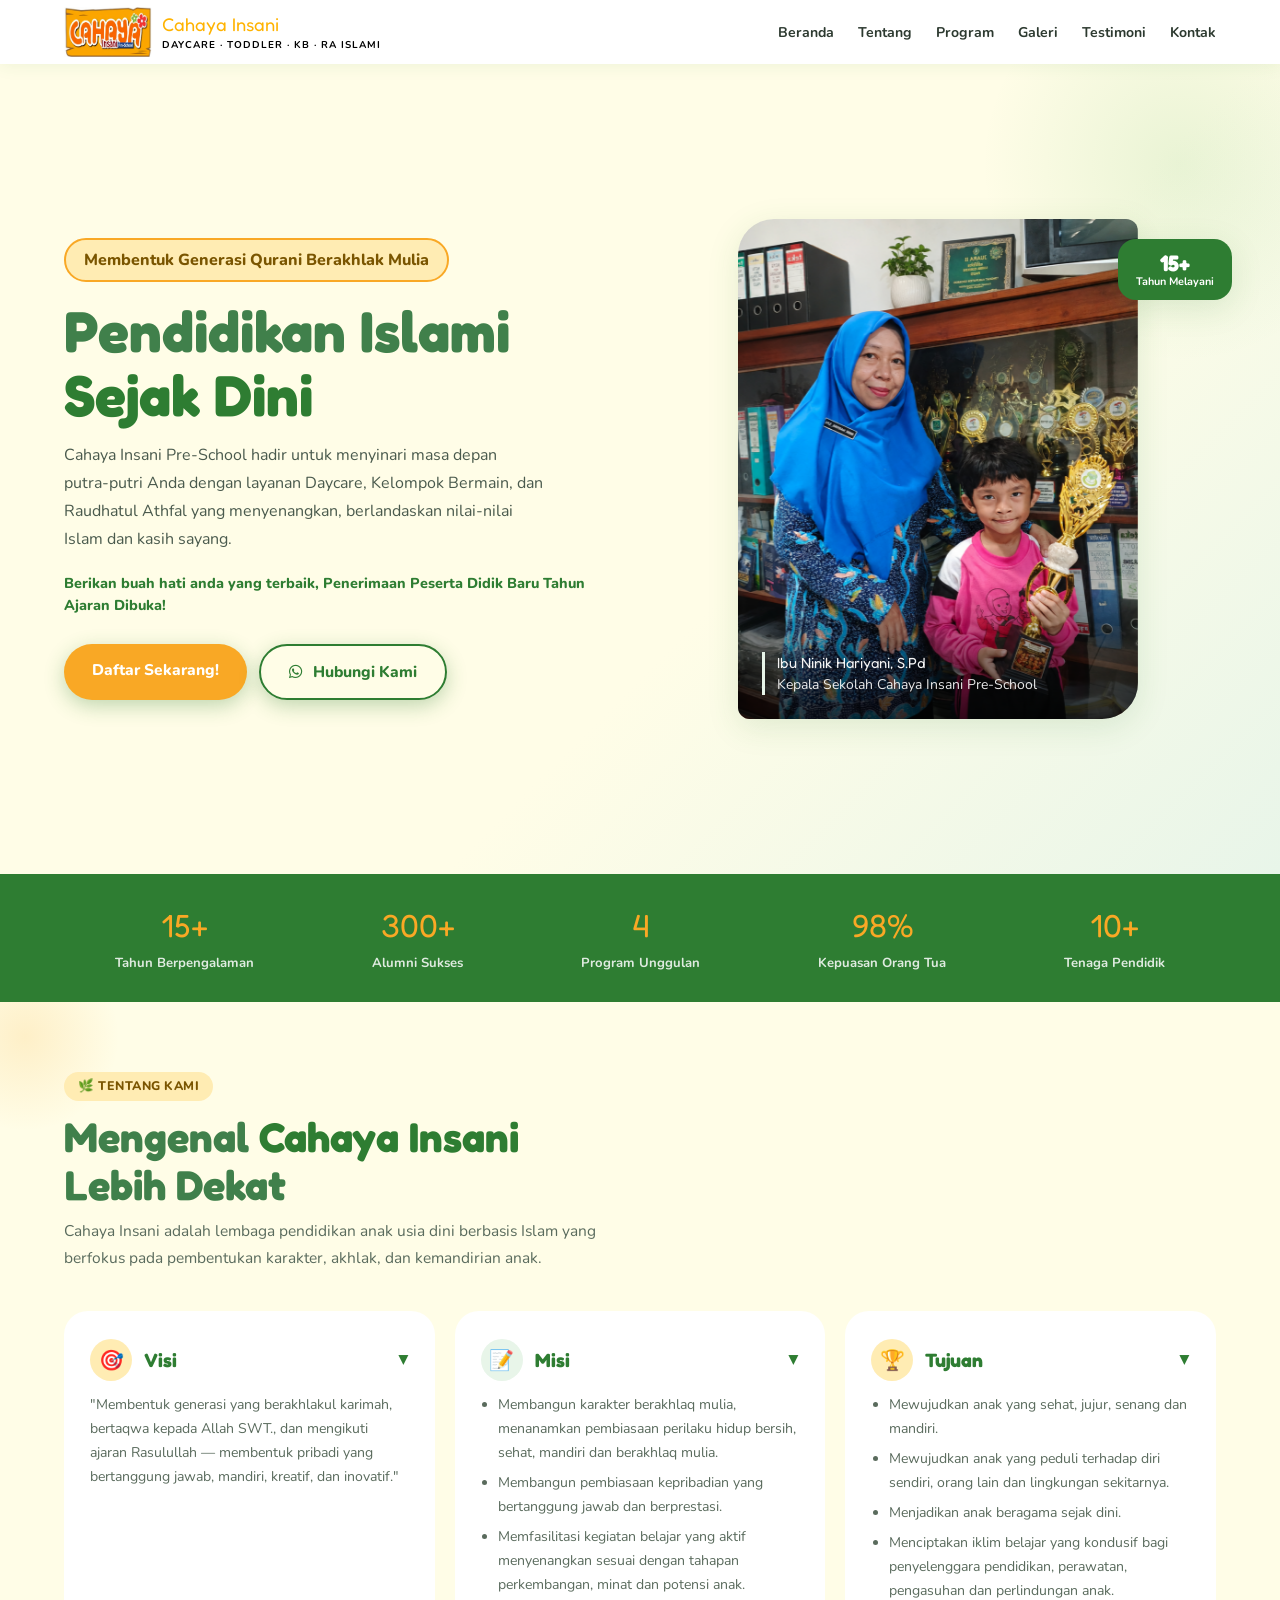
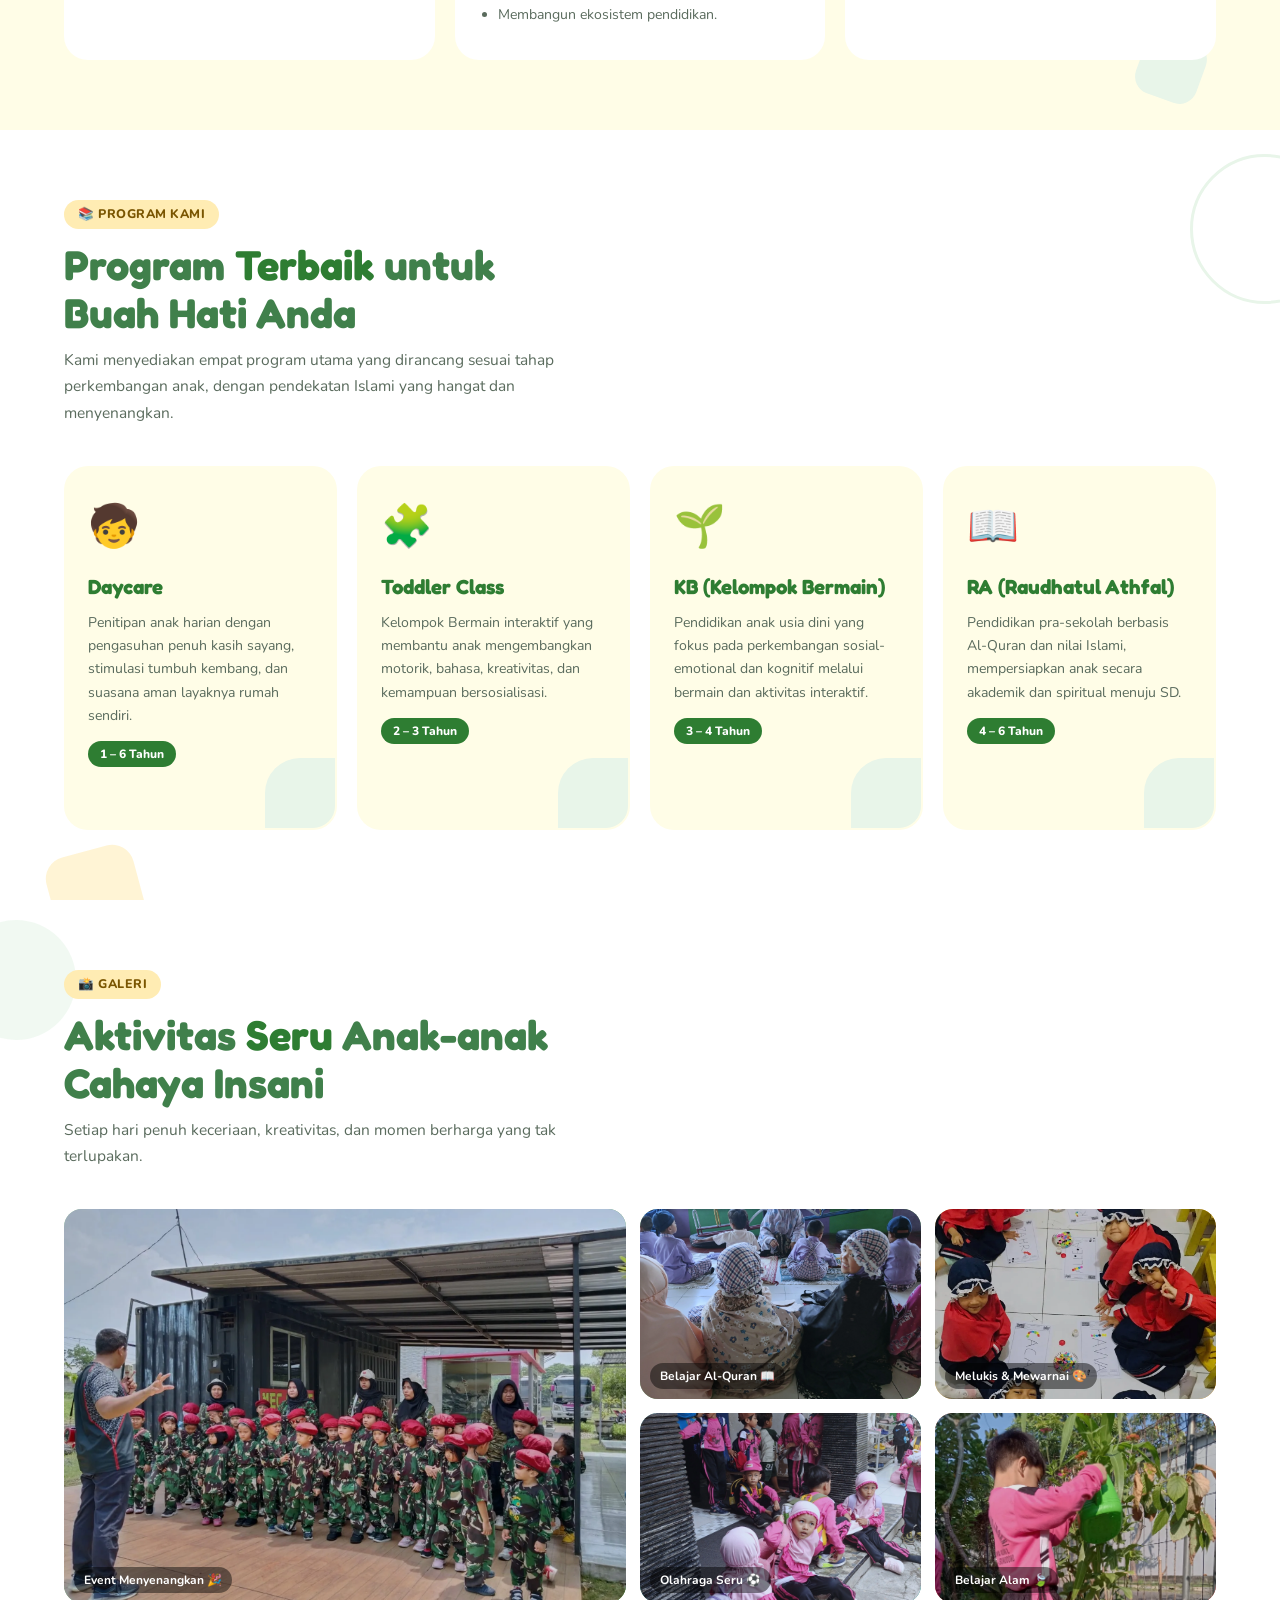
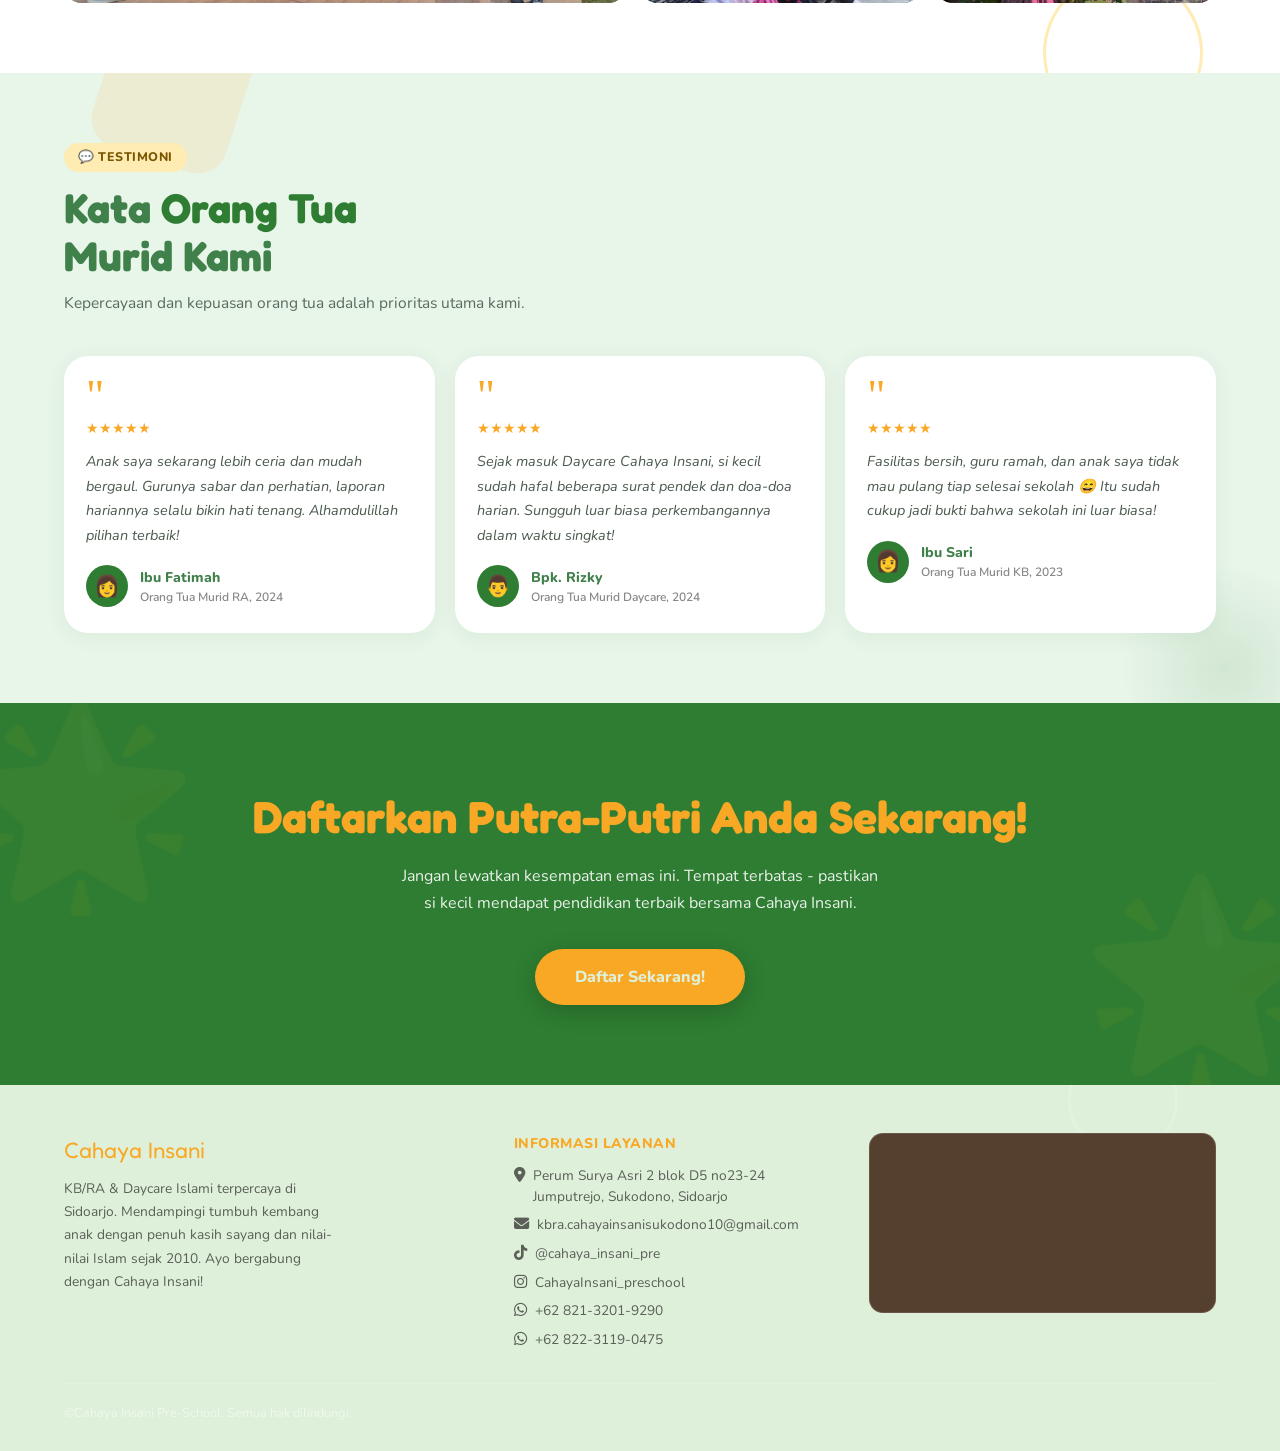
==== commit 61906f59: "ganti jpg ke webP" ====
--- a/frontend/index.html
+++ b/frontend/index.html
@@ -221,36 +221,36 @@
   <div class="gallery-grid">
     <div class="gal-item big js-slider">
       <div class="slider-track">
-        <div class="slider-slide"><img src="assets/Picture/IMG-20251022-WA0019.jpg" alt="Melukis & Mewarnai 1"></div>
-        <div class="slider-slide"><img src="assets/Picture/WhatsApp Image 2026-07-21 at 2.37.49 PM.jpeg" alt="Melukis & Mewarnai 2"></div>
+        <div class="slider-slide"><img src="assets/Picture/senammerahputih.webp" alt="Melukis & Mewarnai 1"></div>
+        <div class="slider-slide"><img src="assets/Picture/tentarijo.webp" alt="Melukis & Mewarnai 2"></div>
       </div>
       <div class="gal-label">Event Menyenangkan 🎉</div>
     </div>
     <div class="gal-item js-slider">
       <div class="slider-track">
-        <div class="slider-slide"><img src="assets/Picture/WhatsApp Image 2026-07-21 at 2.11.18 PM.jpeg" alt="Belajar Al-Quran 1"></div>
-        <div class="slider-slide"><img src="assets/Picture/IMG_20260730_075207_392.jpg" alt="Belajar Al-Quran 2"></div>
+        <div class="slider-slide"><img src="assets/Picture/ngajibarreng.webp" alt="Belajar Al-Quran 1"></div>
+        <div class="slider-slide"><img src="assets/Picture/shalatjamak.webp" alt="Belajar Al-Quran 2"></div>
       </div>
       <div class="gal-label">Belajar Al-Quran 📖</div>
     </div>
     <div class="gal-item js-slider">
       <div class="slider-track">
-        <div class="slider-slide"><img src="assets/Picture/WhatsApp Image 2026-07-24 at 12.34.11 PM.jpeg" alt="Musik & Bernyanyi 1"></div>
-        <div class="slider-slide"><img src="assets/Picture/WhatsApp Image 2026-07-24 at 12.34.05 PM.jpeg" alt="Musik & Bernyanyi 2"></div>
+        <div class="slider-slide"><img src="assets/Picture/captangan.webp" alt="Musik & Bernyanyi 1"></div>
+        <div class="slider-slide"><img src="assets/Picture/mewarnai.webp" alt="Musik & Bernyanyi 2"></div>
       </div>
       <div class="gal-label">Melukis &amp; Mewarnai 🎨</div>
     </div>
     <div class="gal-item js-slider">
       <div class="slider-track">
-        <div class="slider-slide"><img src="assets/Picture/WhatsApp Image 2026-07-21 at 2.37.47 PM.jpeg" alt="Olahraga Seru 1"></div>
-        <div class="slider-slide"><img src="assets/Picture/IMG_20260522_095808_646.jpg" alt="Olahraga Seru 2"></div>
+        <div class="slider-slide"><img src="assets/Picture/lapangan.webp" alt="Olahraga Seru 1"></div>
+        <div class="slider-slide"><img src="assets/Picture/pulsek.webp" alt="Olahraga Seru 2"></div>
       </div>
       <div class="gal-label">Olahraga Seru ⚽️</div>
     </div>
     <div class="gal-item js-slider">
       <div class="slider-track">
-        <div class="slider-slide"><img src="assets/Picture/WhatsApp Image 2026-07-21 at 2.37.48 PM.jpeg"></div>
-        <div class="slider-slide"><img src="assets/Picture/WhatsApp Image 2026-08-10 at 9.51.04 AM.jpeg" alt="Belajar Alam 2"></div>
+        <div class="slider-slide"><img src="assets/Picture/bomba.webp"></div>
+        <div class="slider-slide"><img src="assets/Picture/menyiram.webp" alt="Belajar Alam 2"></div>
       </div>
       <div class="gal-label">Belajar Alam 🍃</div>
     </div>
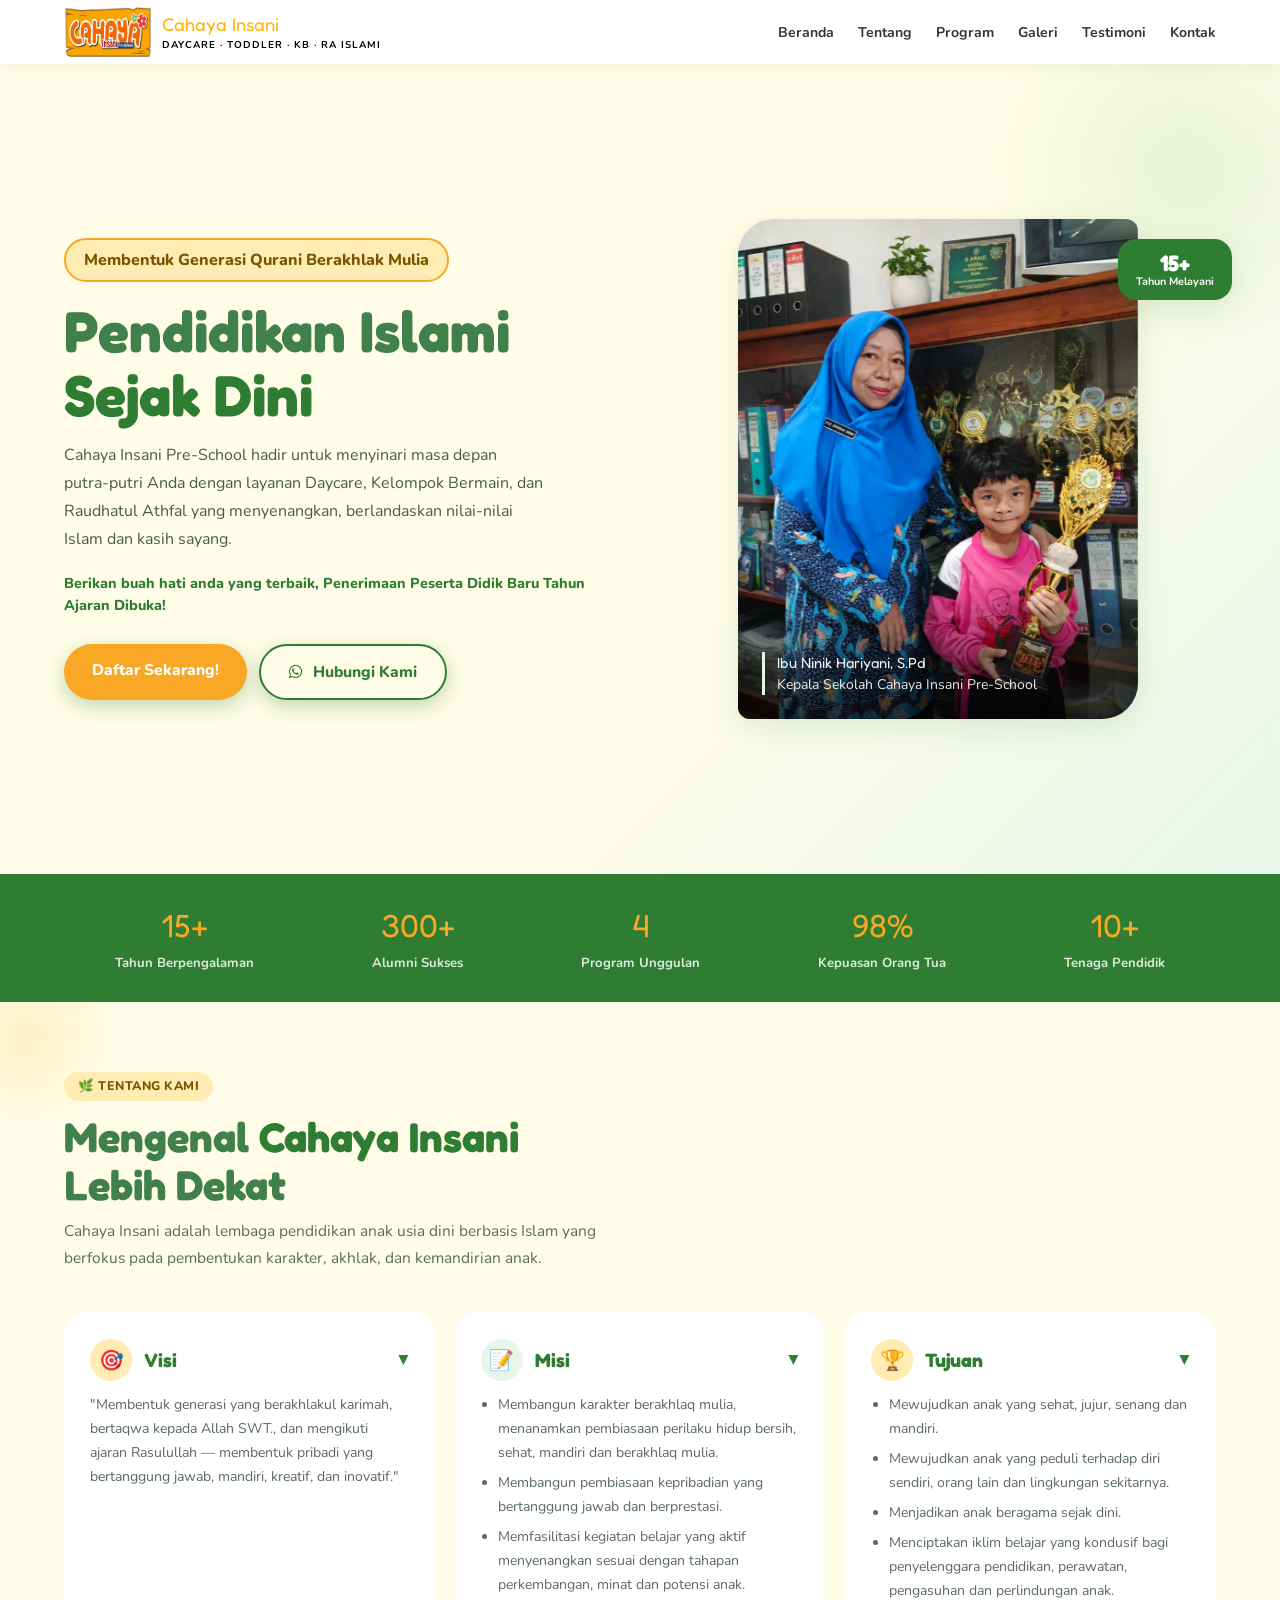
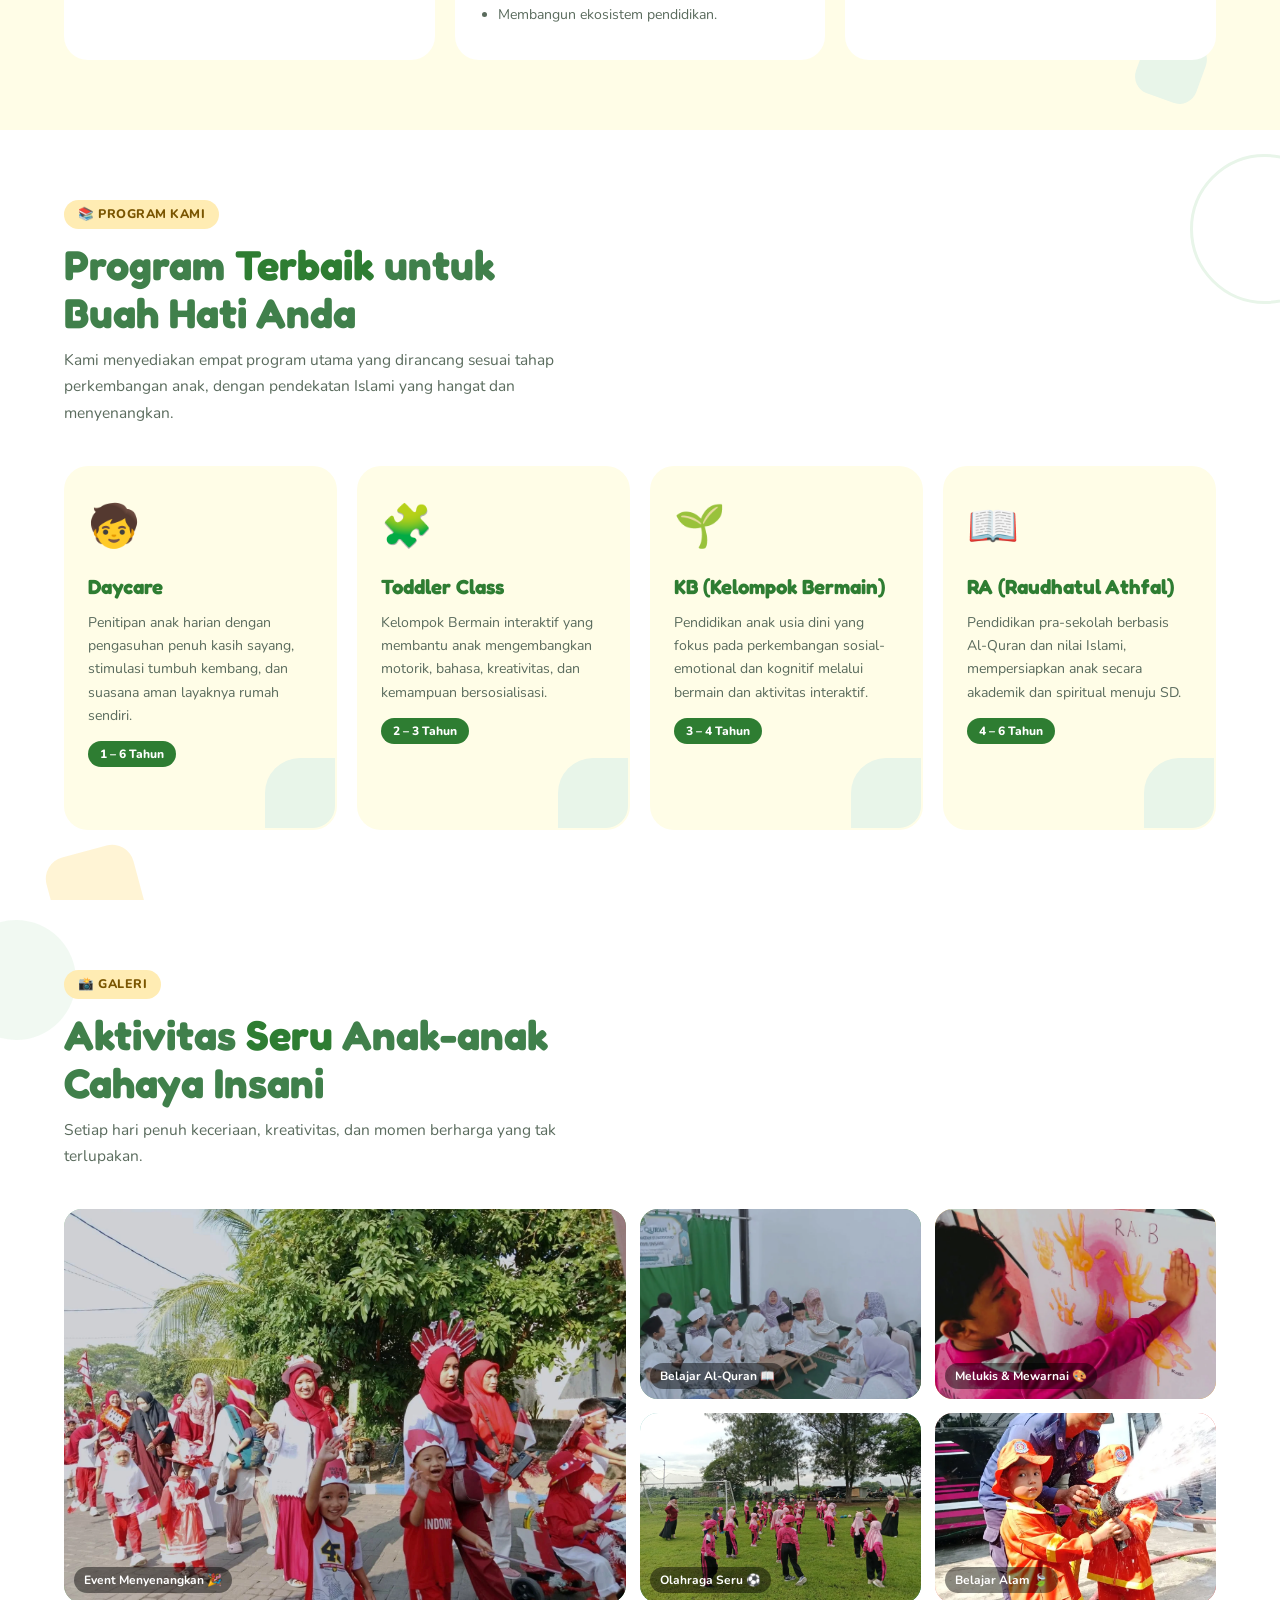
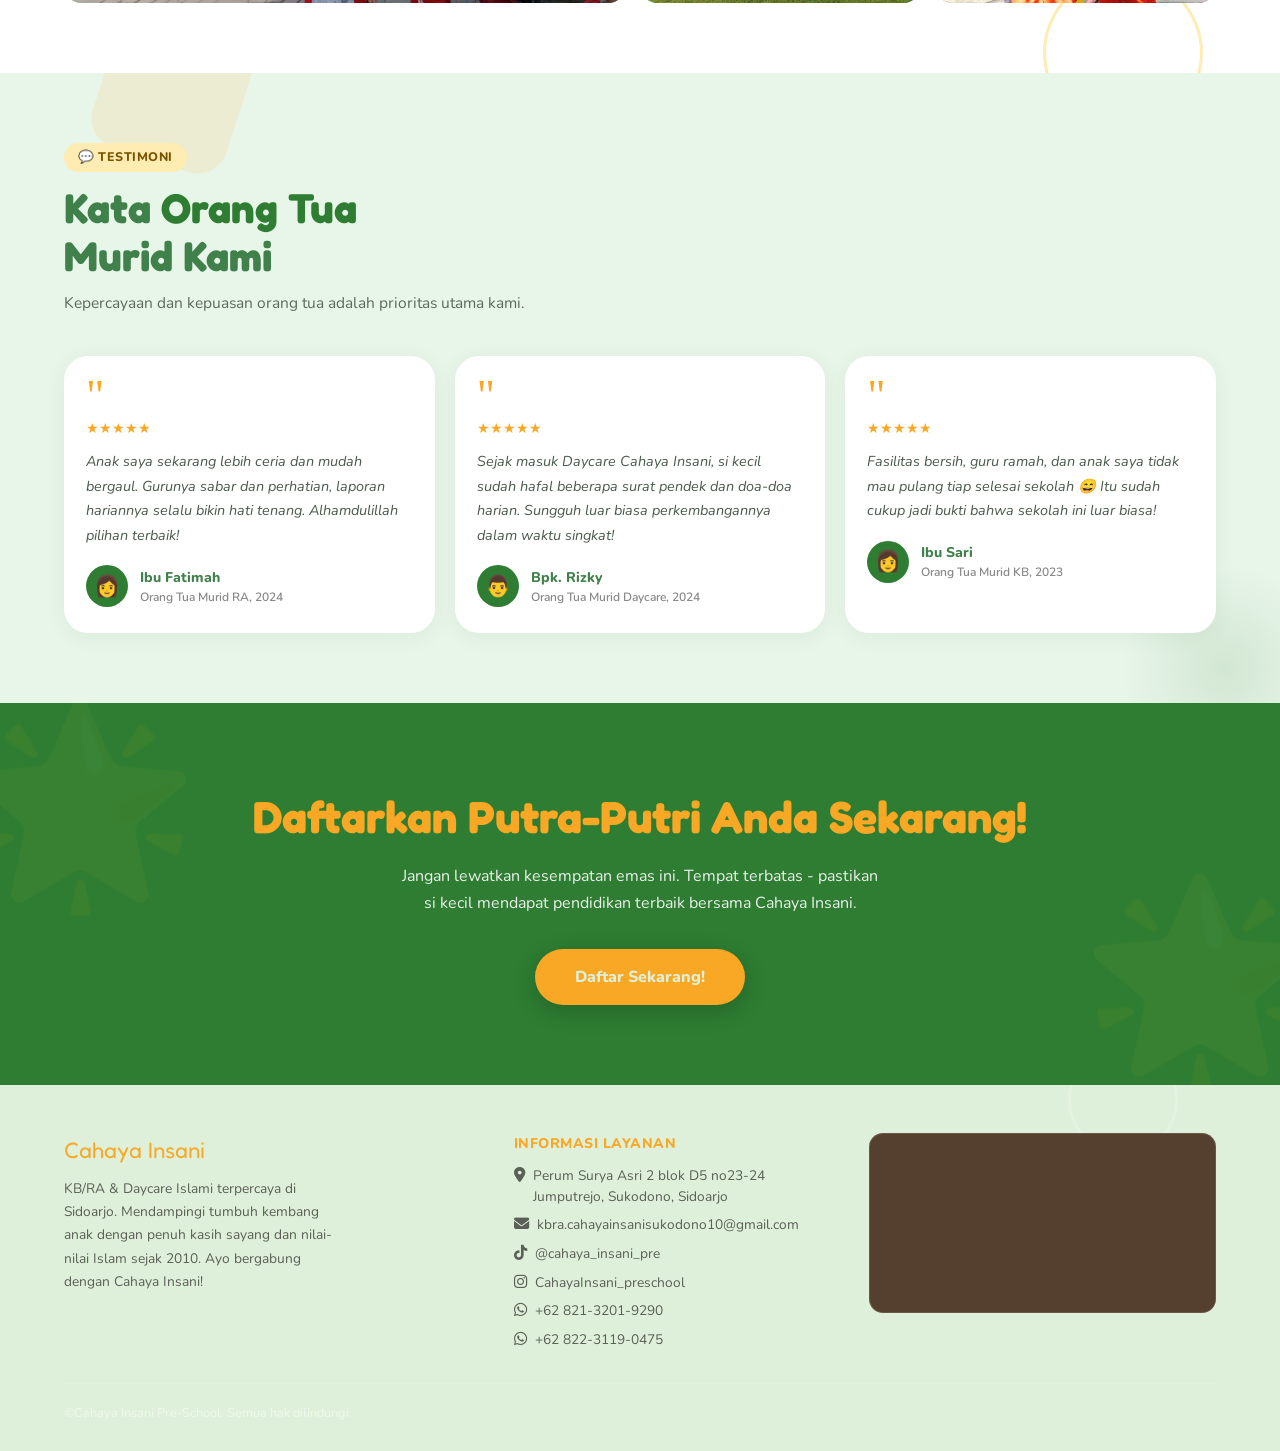
==== commit 11396aa1: "jpg > webP" ====
--- a/frontend/index.html
+++ b/frontend/index.html
@@ -76,7 +76,7 @@
   <div class="hero-right">
     <div class="hero-img-wrap js-slider" data-interval="3500">
       <div class="slider-track">
-        <div class="slider-slide"><img class="hero-img" src="assets/Picture/ChatGPT Image Jul 25, 2026, 07_33_43 AM.png" alt="Foto 1"></div>
+        <div class="slider-slide"><img class="hero-img" src="assets/Picture/tanteninik.webp" alt="Foto 1"></div>
       </div>
       <div class="photo-caption">
         <div class="caption-text">
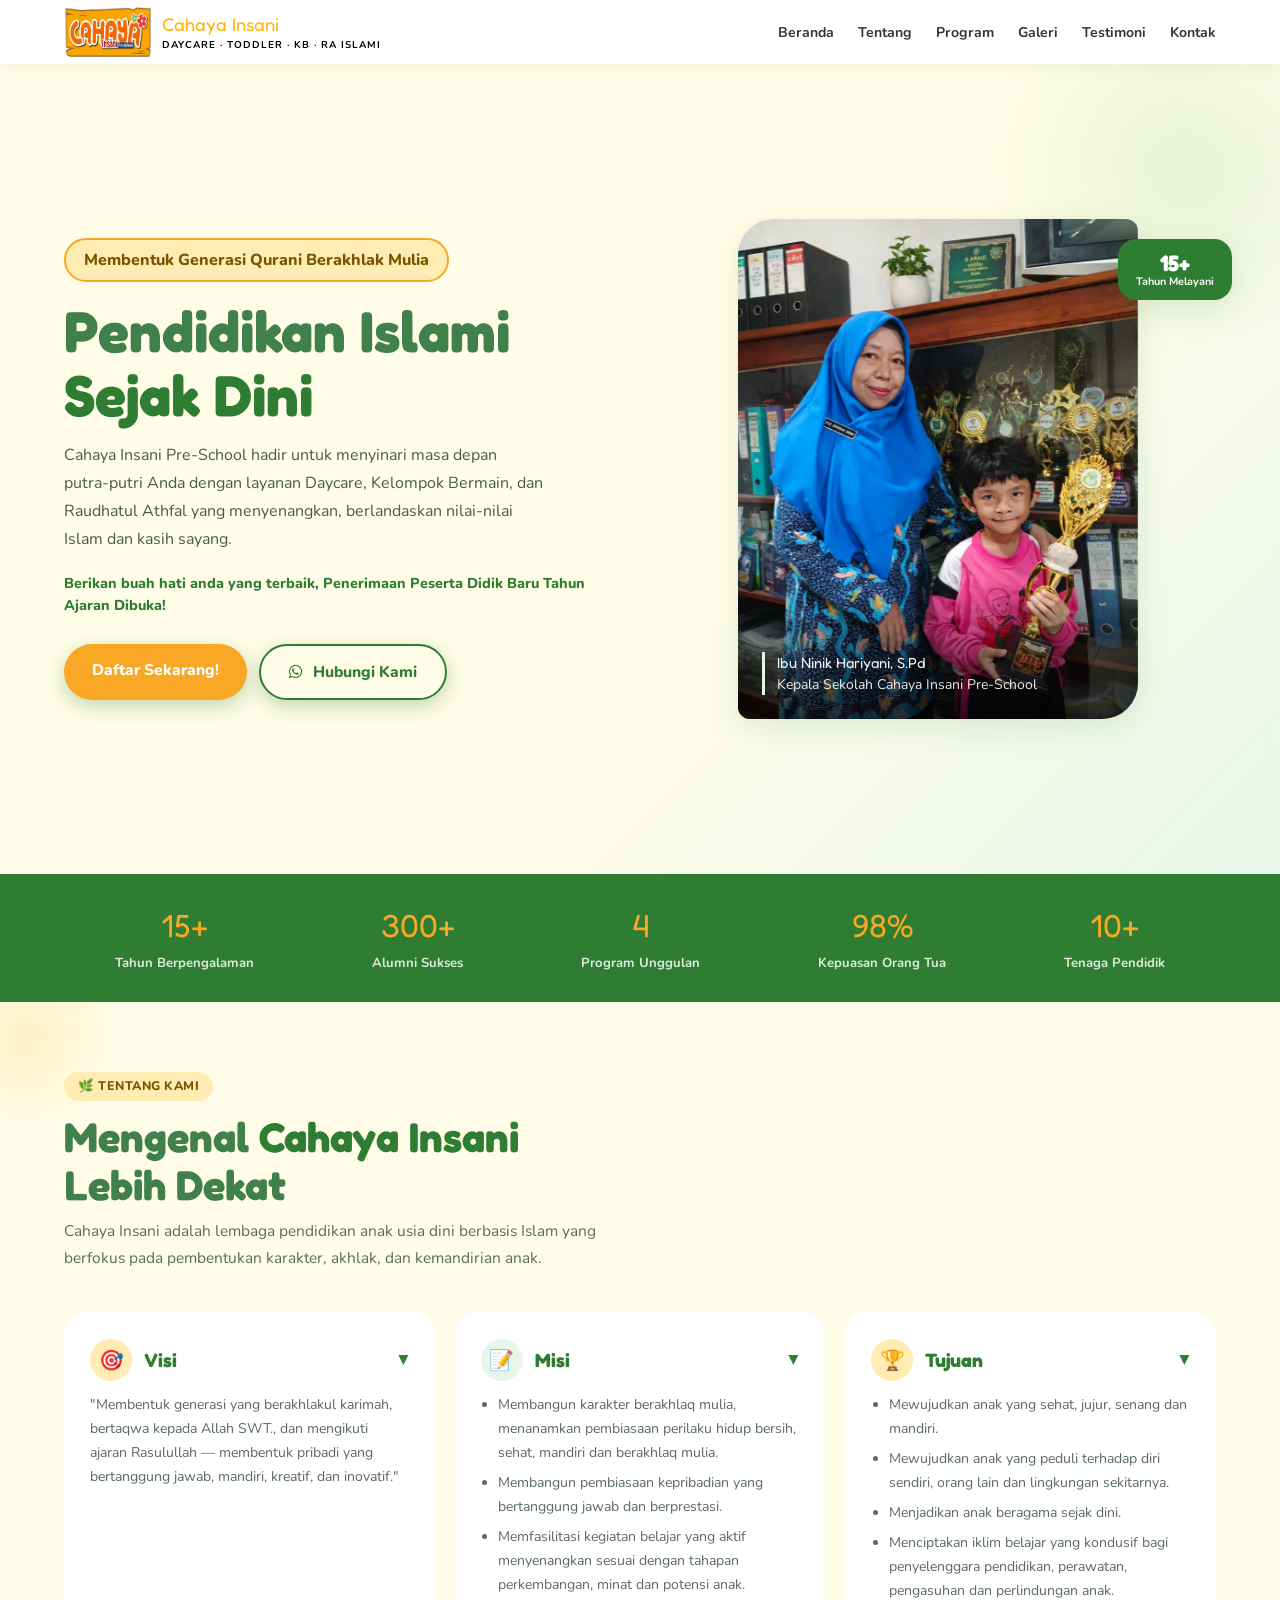
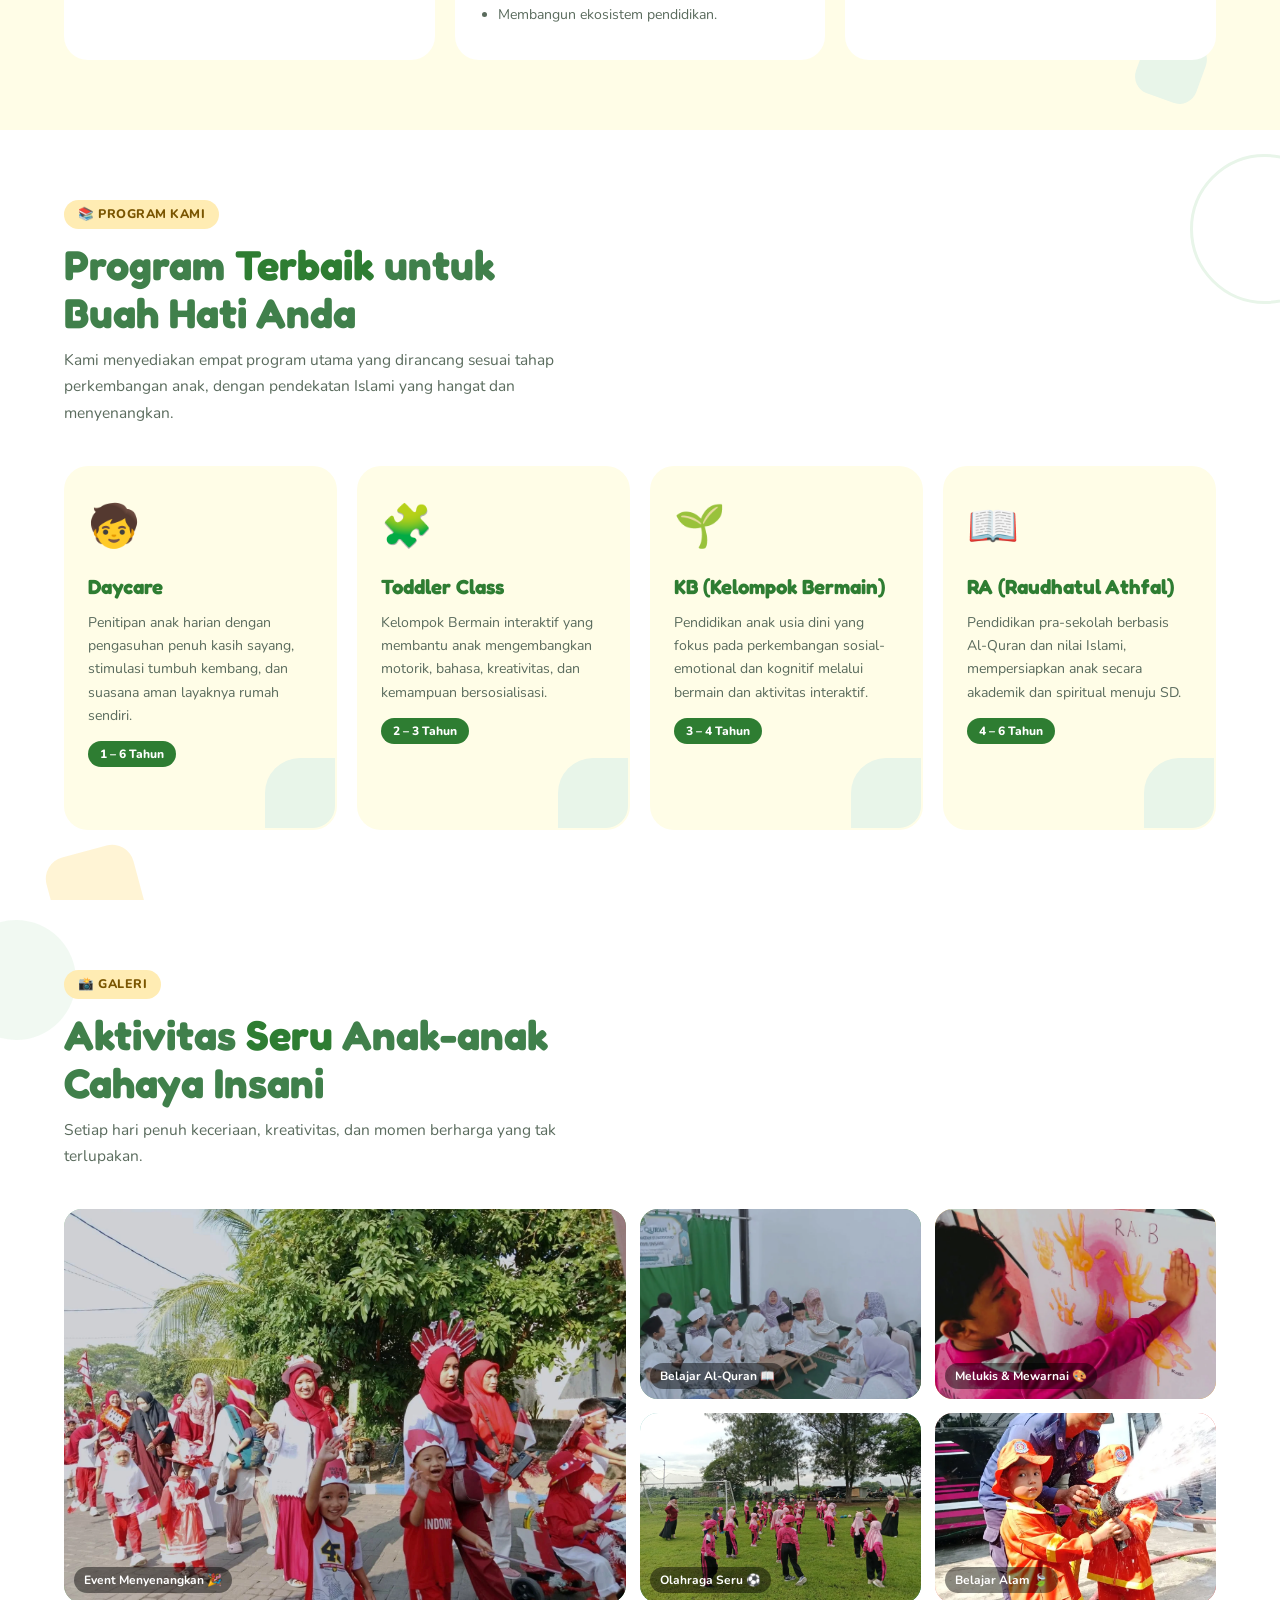
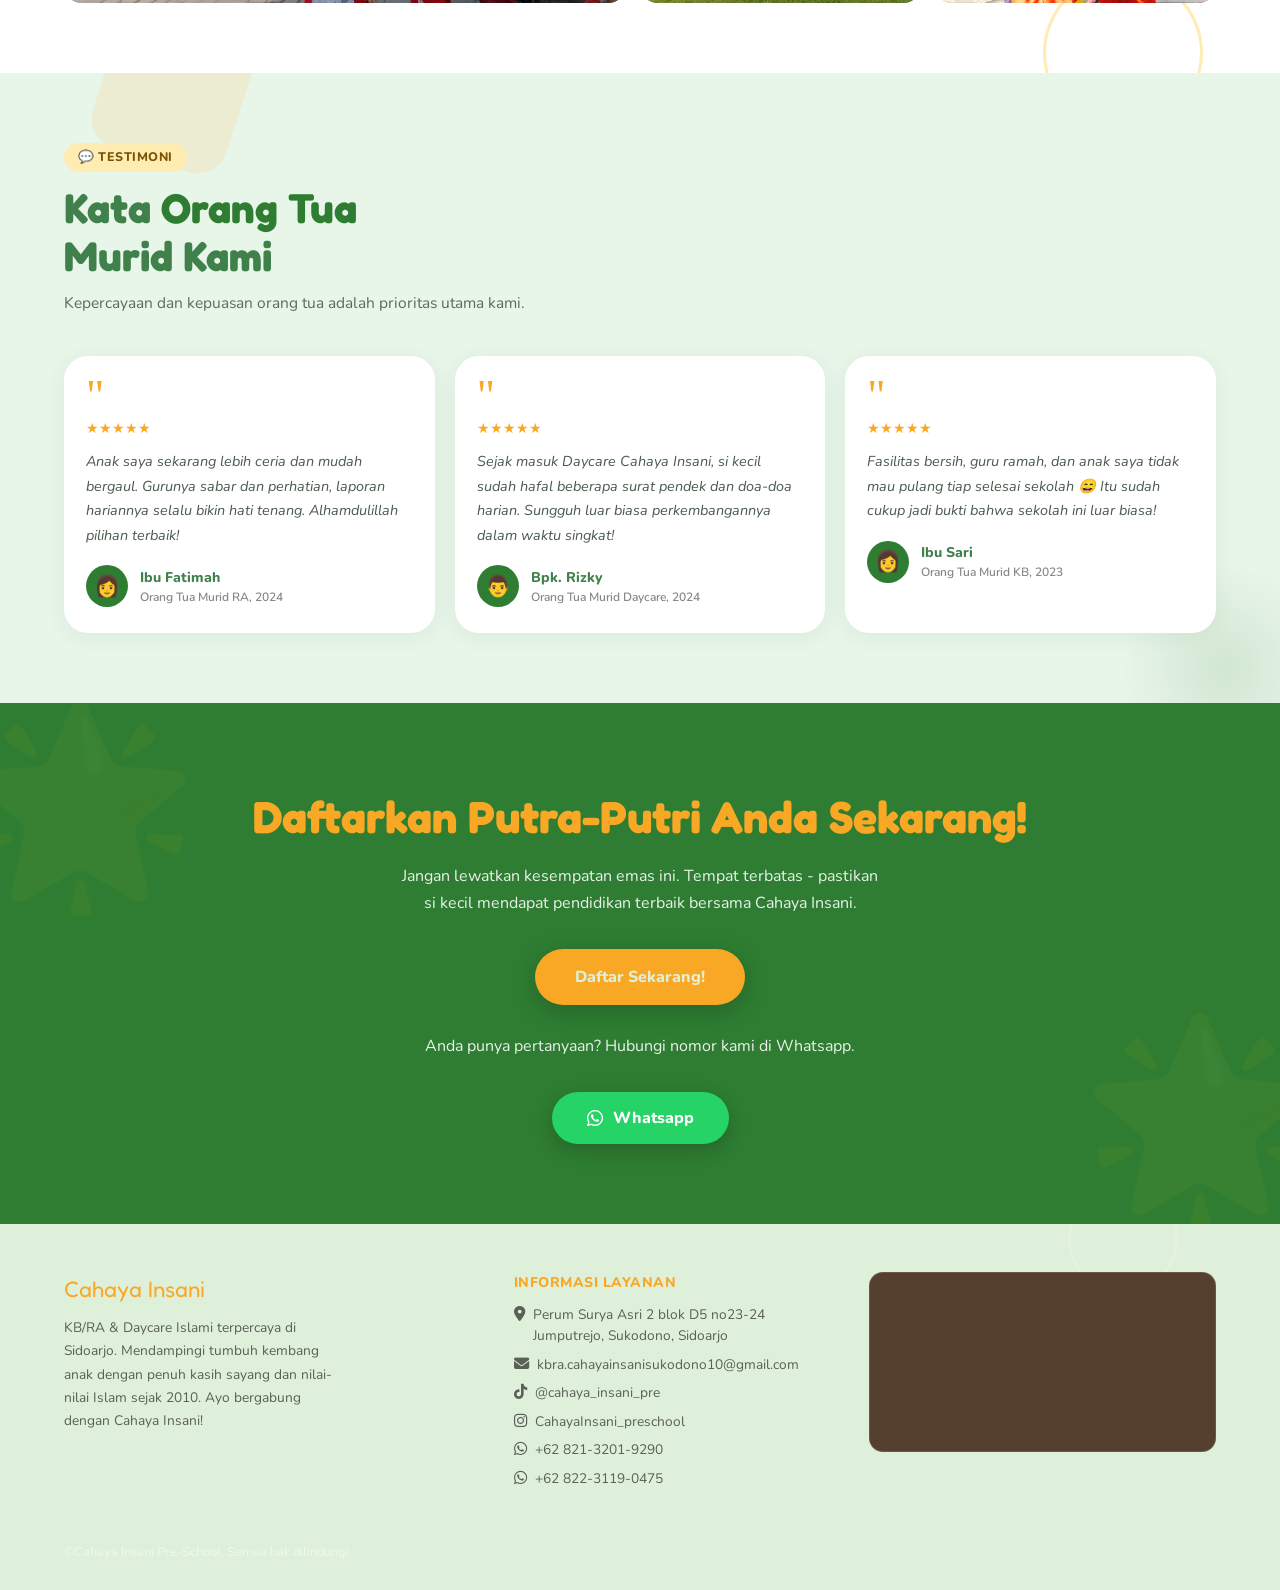
==== commit 44b22c5c: "button wa" ====
--- a/frontend/index.html
+++ b/frontend/index.html
@@ -313,7 +313,15 @@
   <h2>Daftarkan Putra-Putri Anda Sekarang!</h2>
   <p>Jangan lewatkan kesempatan emas ini. Tempat terbatas - pastikan si kecil mendapat pendidikan terbaik bersama Cahaya Insani.</p>
   <a class="btn-daftar-2" href="https://docs.google.com/forms/d/1_2hrP3yC6iVhYNdRS0KrxmziVDOsOAnrxW8MHJgMJ04/viewform" target="_blank">Daftar Sekarang!</a>
-</section>
+
+  <div class="cta-whatsapp">
+    <p class="cta-whatsapp-text">Anda punya pertanyaan? Hubungi nomor kami di Whatsapp.</p>
+    <a href="https://wa.me/6282132019290" target="_blank" class="btn-whatsapp">
+      <i class="fab fa-whatsapp"></i>Whatsapp
+    </a>
+  </div>
+</section>
+
 
 
 <!-- ═══════════════════════════════════════
--- a/frontend/style.css
+++ b/frontend/style.css
@@ -594,67 +594,7 @@
   border-radius: 50px;
 }
 
-/* ── CAHAYA DAKWAH ── */
-.dakwah {
-  background: var(--cream);
-}
-
-.dakwah-grid {
-  display: grid;
-  grid-template-columns: repeat(auto-fit, minmax(260px, 1fr));
-  gap: 20px;
-}
-
-.dakwah-card {
-  background: var(--white);
-  border-radius: var(--radius);
-  padding: 26px 24px;
-  border: 2px solid transparent;
-  transition: all 0.3s;
-}
-
-.dakwah-card:hover {
-  border-color: var(--gold);
-  box-shadow: var(--shadow);
-  transform: translateY(-4px);
-}
-
-.dakwah-card h3 {
-  font-family: 'Fredoka One', cursive;
-  font-size: 1.2rem;
-  color: var(--green);
-  margin-bottom: 8px;
-}
-
-.dakwah-card p {
-  font-size: 0.88rem;
-  color: #5a6b5d;
-  line-height: 1.65;
-  margin-bottom: 18px;
-}
-
-.dakwah-photos {
-  display: grid;
-  grid-template-columns: repeat(3, 1fr);
-  gap: 10px;
-}
-
-.dakwah-photo-slot {
-  aspect-ratio: 1 / 1;
-  border-radius: 14px;
-  background: var(--green-pale);
-  border: 2px dashed var(--green-light);
-  display: flex;
-  align-items: center;
-  justify-content: center;
-  font-size: 1.8rem;
-}
-
-@media (max-width: 480px) {
-  .dakwah-card {
-    padding: 22px 18px;
-  }
-}
+
 
 /* ===== TENTANG KAMI ===== */
 
@@ -964,7 +904,36 @@
   transform: translateY(-5px);
 }
 
-/* (kontak section moved into footer) */
+/* ── Daftar & WA ── */
+.cta-whatsapp {
+  margin-top: 28px
+}
+
+.cta-whatsapp-text {
+  color: #fff;
+  font-size: 0.92rem;
+  opacity: 0.9;
+  margin-bottom: 14px;
+}
+
+.btn-whatsapp {
+  display: inline-flex;
+  align-items: center;
+  gap: 10px;
+  background: #25D366;
+  color: #fff;
+  font-weight: 800;
+  padding: 14px 35px;
+  border-radius: 50px;
+  text-decoration: none;
+  font-size: 1rem;
+  transition: all 0.25s;
+  box-shadow: 0 6px 20px rgba(0, 0, 0, 0.2);
+}
+
+.btn-whatsapp i {
+  font-size: 1.15rem;
+}
 
 /* ── FOOTER ── */
 footer {
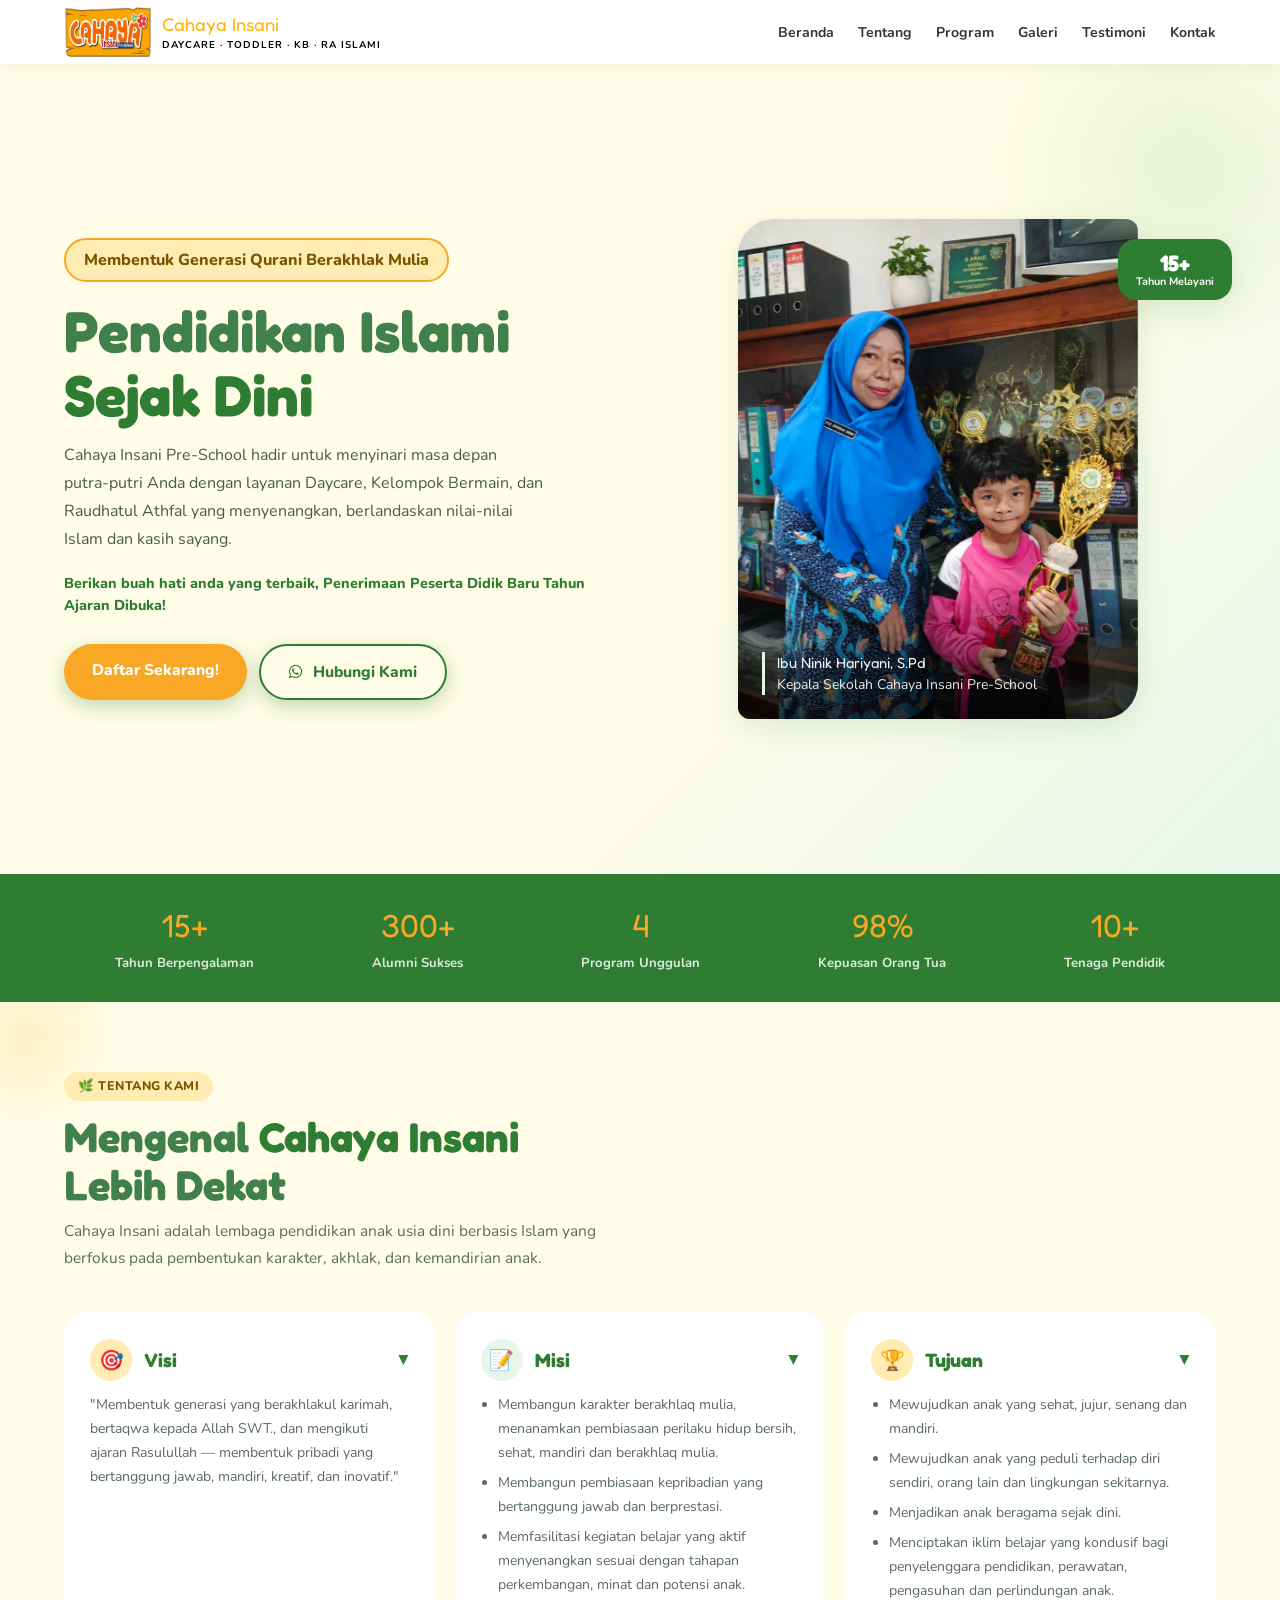
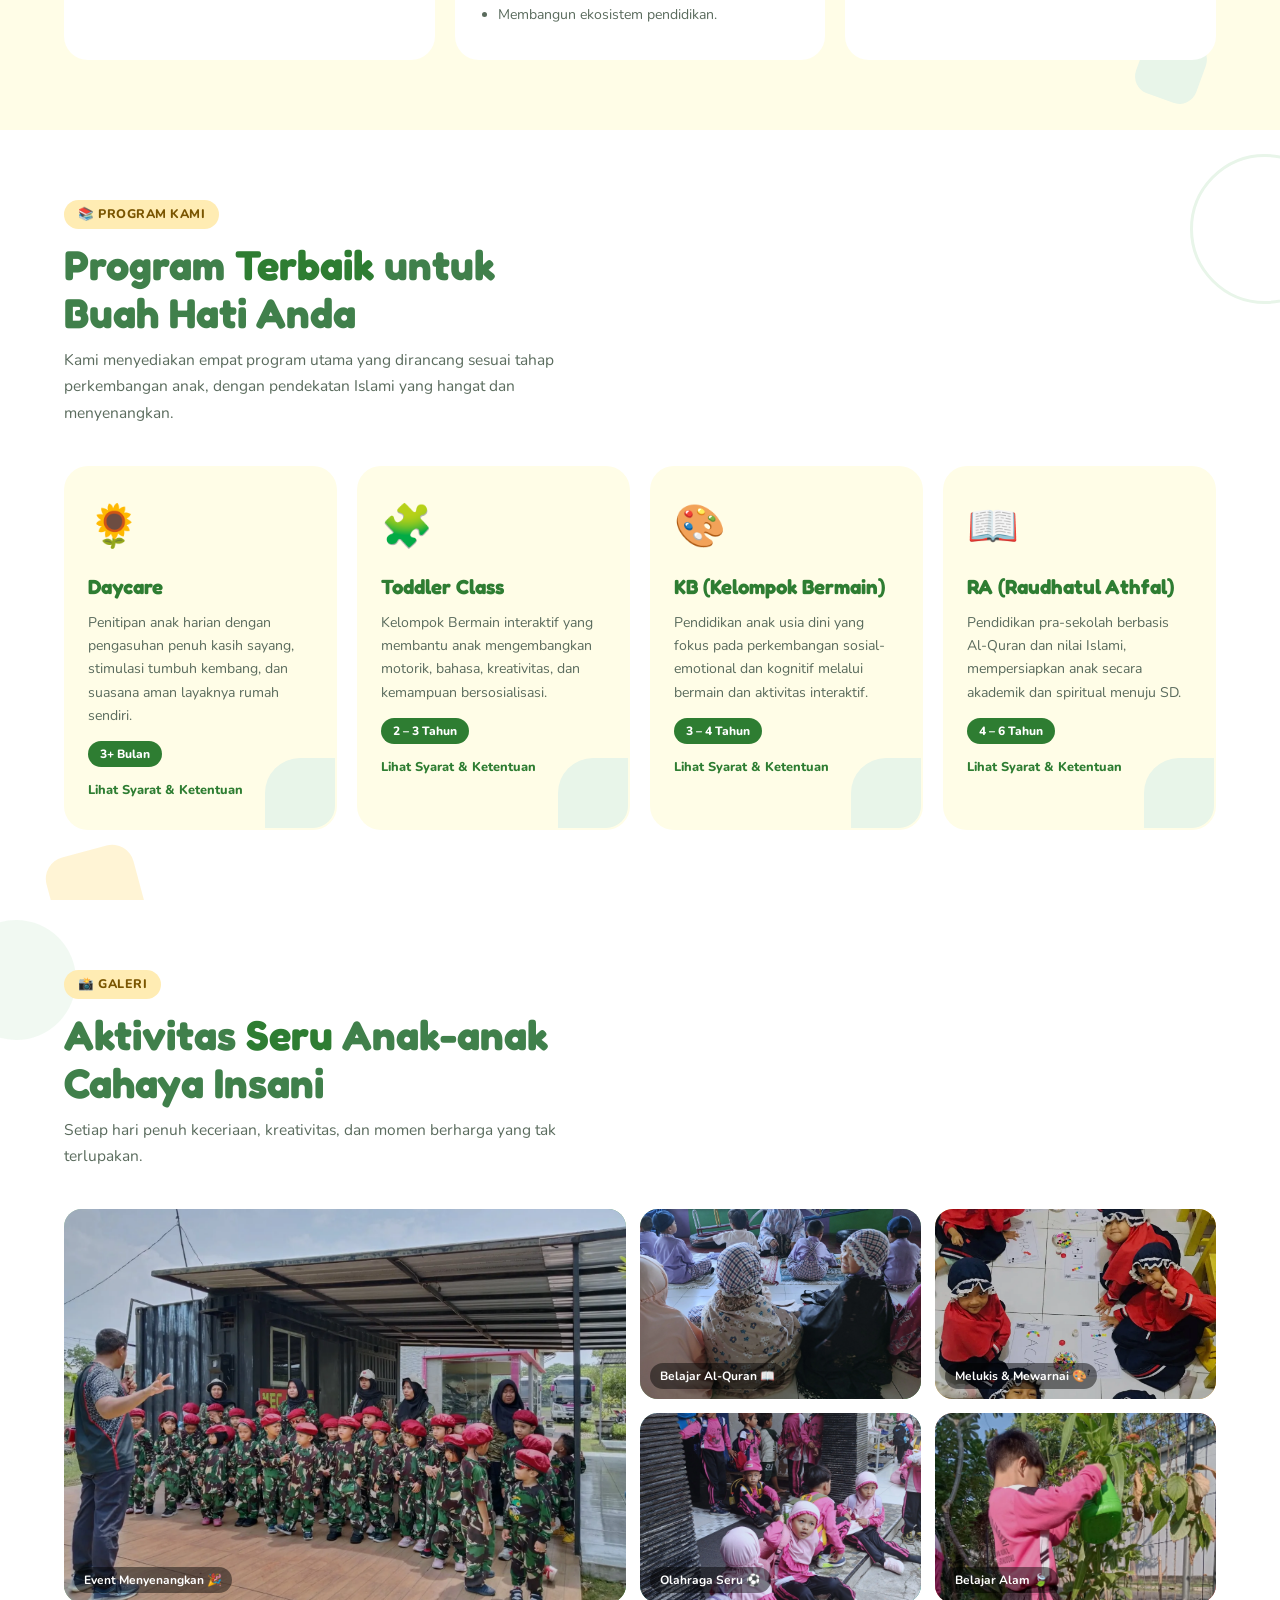
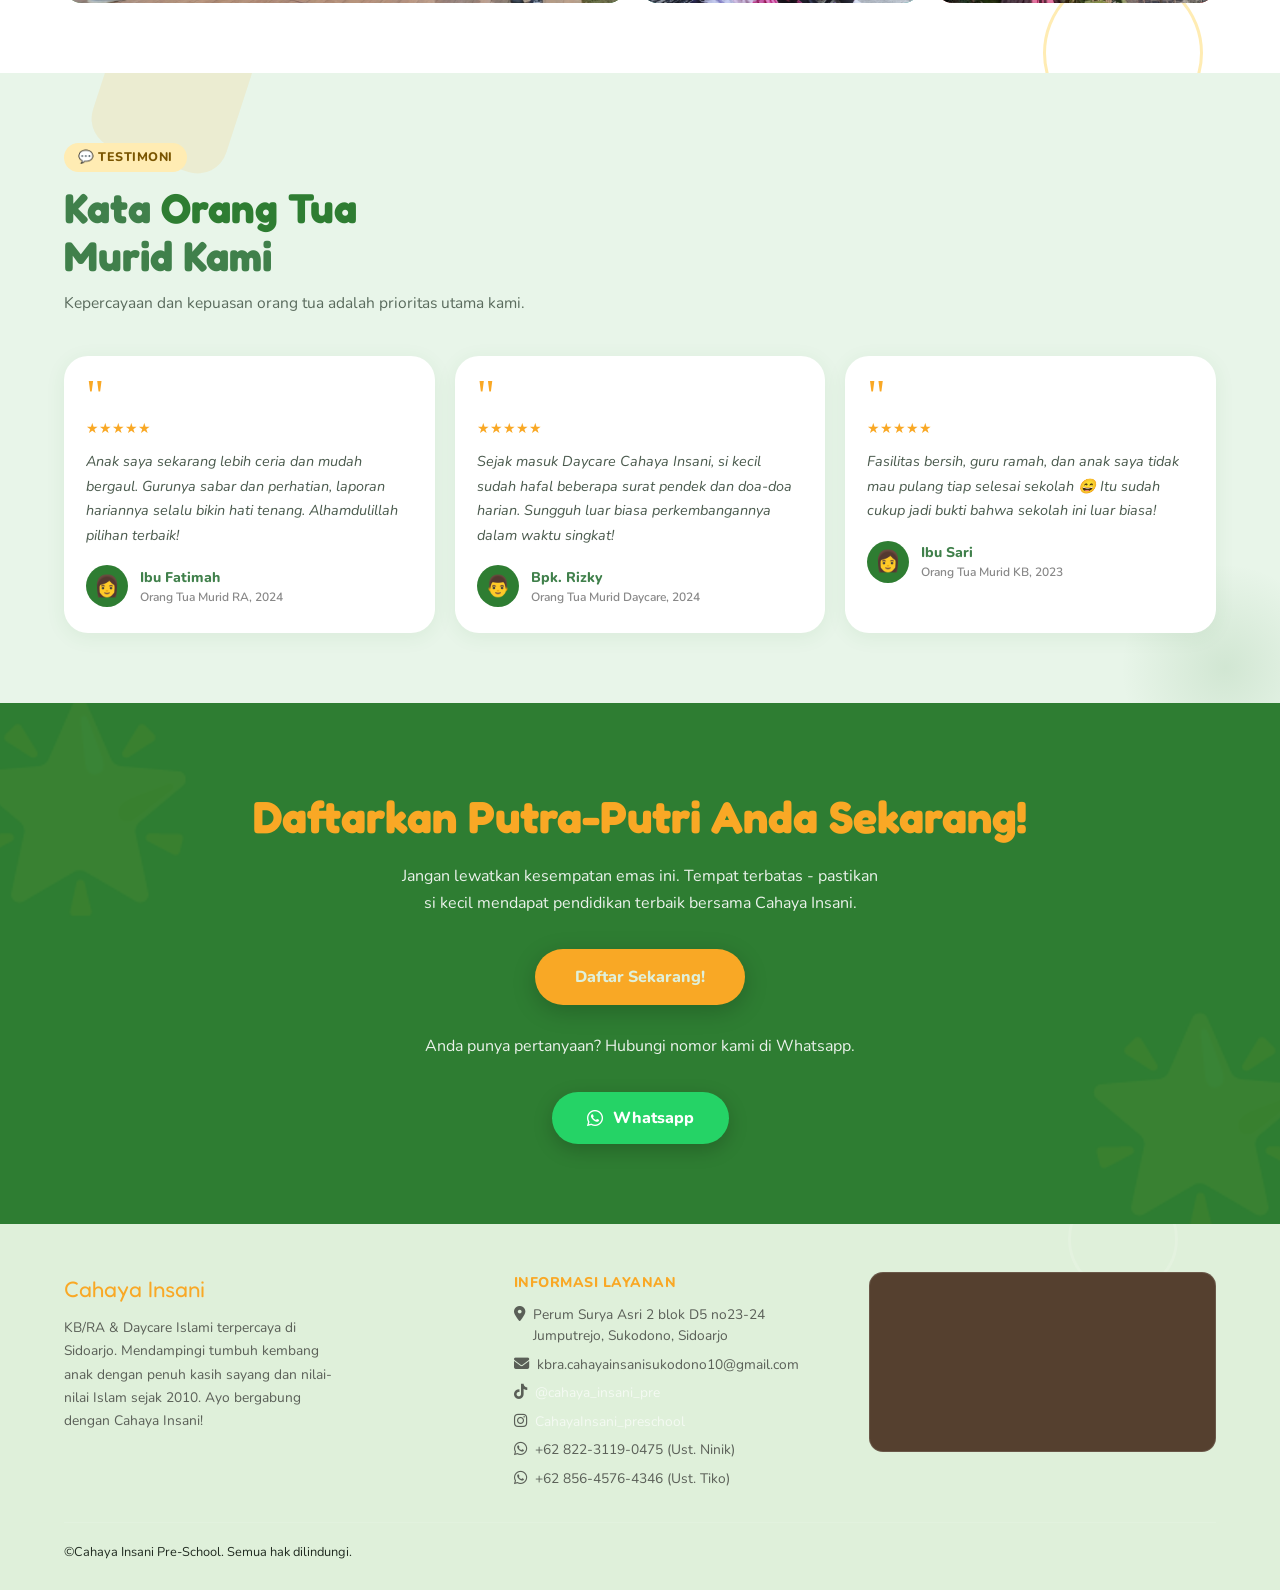
==== commit cc86d569: "semifinal finish" ====
--- a/frontend/index.html
+++ b/frontend/index.html
@@ -69,7 +69,7 @@
     <div class="hero-announce"> Berikan buah hati anda yang terbaik, Penerimaan Peserta Didik Baru Tahun Ajaran Dibuka!</div>
     <div class="hero-buttons">
       <a class="btn-primary btn-daftar" href="#daftar">Daftar Sekarang!</a>
-      <a class="btn-hubungi" href="https://wa.me/6282132019290" target="_blank"> <i class="fa-brands fa-whatsapp"></i> Hubungi Kami</a>
+      <a class="btn-hubungi" href="https://wa.me/6282231190475" target="_blank"> <i class="fa-brands fa-whatsapp"></i> Hubungi Kami</a>
     </div>
   </div>
 
@@ -175,10 +175,10 @@
 
   <div class="programs-grid">
     <div class="prog-card" data-program="daycare" role="button" tabindex="0" aria-haspopup="dialog">
-      <span class="prog-emoji">🧒</span>
+      <span class="prog-emoji">🌻</span>
       <h3>Daycare</h3>
       <p>Penitipan anak harian dengan pengasuhan penuh kasih sayang, stimulasi tumbuh kembang, dan suasana aman layaknya rumah sendiri.</p>
-      <span class="prog-age">1 – 6 Tahun</span>
+      <span class="prog-age">3+ Bulan</span>
       <span class="prog-cta">Lihat Syarat &amp; Ketentuan</span>
     </div>
 
@@ -191,7 +191,7 @@
     </div>
 
     <div class="prog-card" data-program="kb" role="button" tabindex="0" aria-haspopup="dialog">
-      <span class="prog-emoji">🌱</span>
+      <span class="prog-emoji">🎨</span>
       <h3>KB (Kelompok Bermain)</h3>
       <p>Pendidikan anak usia dini yang fokus pada perkembangan sosial-emotional dan kognitif melalui bermain dan aktivitas interaktif.</p>
       <span class="prog-age">3 – 4 Tahun</span>
@@ -316,7 +316,7 @@
 
   <div class="cta-whatsapp">
     <p class="cta-whatsapp-text">Anda punya pertanyaan? Hubungi nomor kami di Whatsapp.</p>
-    <a href="https://wa.me/6282132019290" target="_blank" class="btn-whatsapp">
+    <a href="https://wa.me/6282231190475" target="_blank" class="btn-whatsapp">
       <i class="fab fa-whatsapp"></i>Whatsapp
     </a>
   </div>
@@ -337,11 +337,11 @@
       <h4>Informasi Layanan</h4>
       <ul class="footer-kontak">
         <li><i class="ico fa-solid fa-location-dot"></i> Perum Surya Asri 2 blok D5 no23-24 Jumputrejo, Sukodono, Sidoarjo</li>
-        <li><i class="ico fa-solid fa-envelope"></i> kbra.cahayainsanisukodono10@gmail.com</li>
-        <li><i class="ico fa-brands fa-tiktok"></i> @cahaya_insani_pre</li>
-        <li><i class="ico fa-brands fa-instagram"></i> CahayaInsani_preschool</li>
-        <li><i class="ico fa-brands fa-whatsapp"></i> +62 821-3201-9290</li>
-        <li><i class="ico fa-brands fa-whatsapp"></i> +62 822-3119-0475</li>
+        <li><i class="ico fa-solid fa-envelope"></i> kbra.cahayainsanisukodono10@gmail.com <a href="" target="_blank"></a></li>
+        <li><i class="ico fa-brands fa-tiktok"></i><a href="https://www.tiktok.com/@cahaya_insani_pre?_r=1&_t=ZS-99Z3ot0azns" target="_blank">@cahaya_insani_pre</a></li>
+        <li><i class="ico fa-brands fa-instagram"></i><a href="https://www.instagram.com/cahayainsani_preschool?stkn=MTg2bnJ0NG5hd2Zwcw==" target="_blank">CahayaInsani_preschool</a></li>
+        <li><i class="ico fa-brands fa-whatsapp"></i> +62 822-3119-0475 (Ust. Ninik)</li>
+        <li><i class="ico fa-brands fa-whatsapp"></i> +62 856-4576-4346 (Ust. Tiko)</li>
       </ul>
     </div>
     <div class="footer-map">
--- a/frontend/style.css
+++ b/frontend/style.css
@@ -530,8 +530,8 @@
   font-size: 0.8rem;
   font-weight: 800;
   color: var(--green);
-  opacity: 0;
-  transform: translateX(-4px);
+  opacity: 1;
+  transform: translateX(0);
   transition: all 0.25s;
 }
 
@@ -1006,6 +1006,18 @@
   margin-top: 1px;
 }
 
+.footer-kontak li a,
+.footer-kontak li a:visited {
+  color: #228027;
+  text-decoration: none;
+  transition: color 0.2s;
+}
+
+.footer-kontak li a:hover {
+  color: #2e7d32;
+  text-decoration: underline;
+}
+
 .footer-map {
   border-radius: 14px;
   overflow: hidden;
@@ -1024,7 +1036,7 @@
 
 .footer-bottom p {
   font-size: 0.8rem;
-  color: rgba(255, 255, 255, 0.5);
+  color: #212b21;
 }
 
 /* ── DEKORASI TEMATIK (lingkaran & kotak) ── */
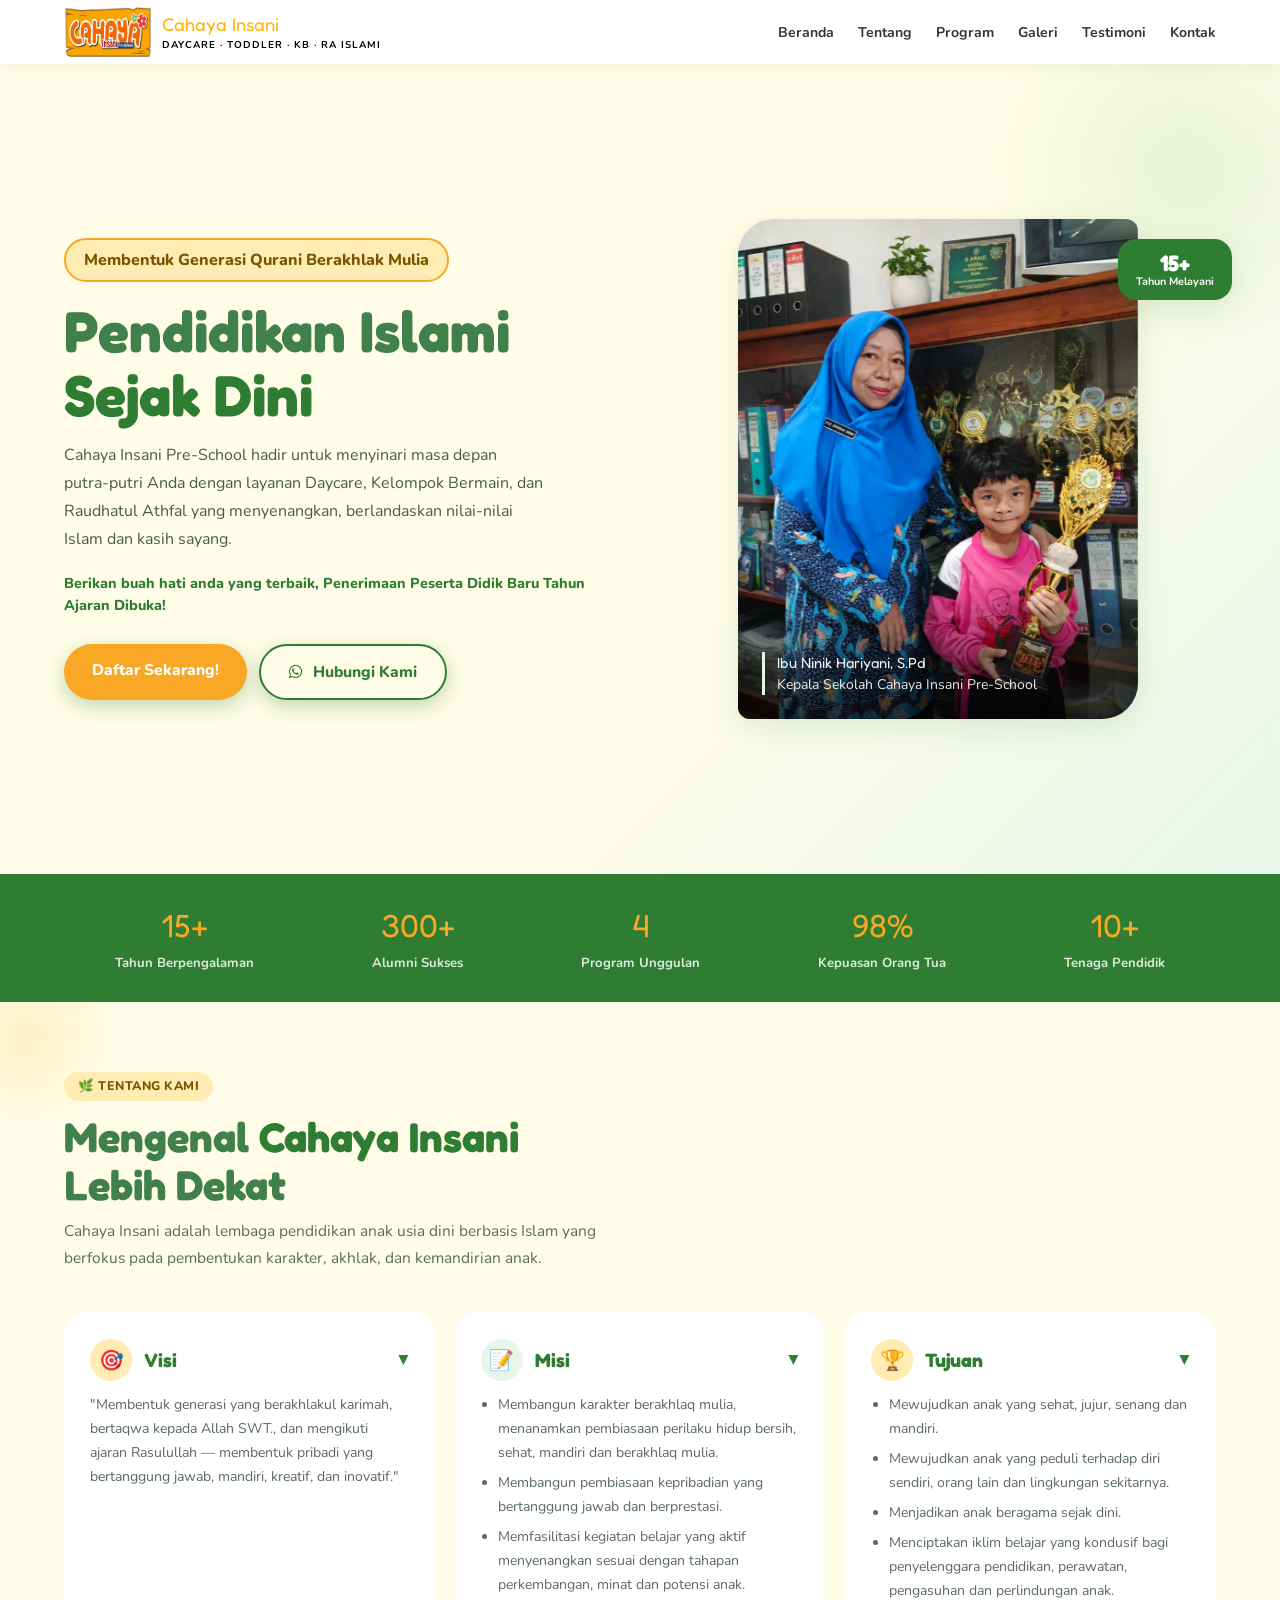
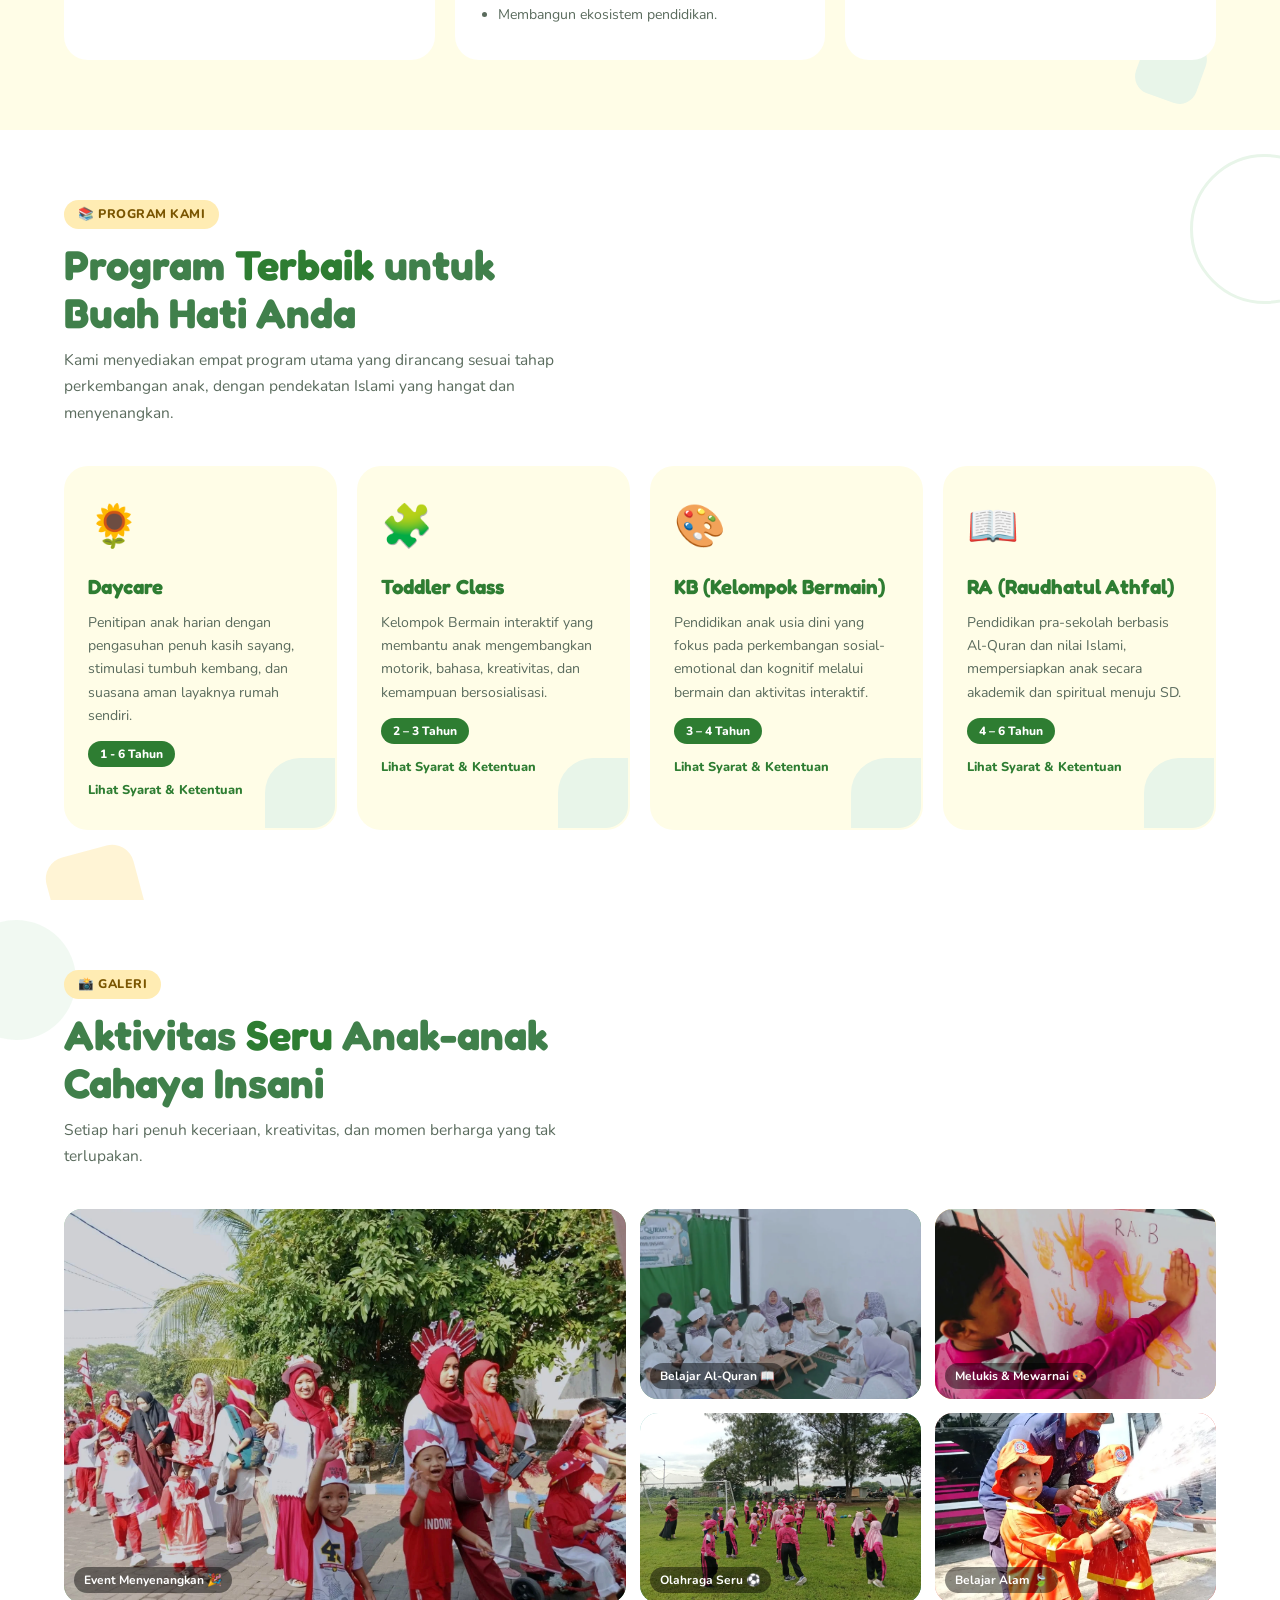
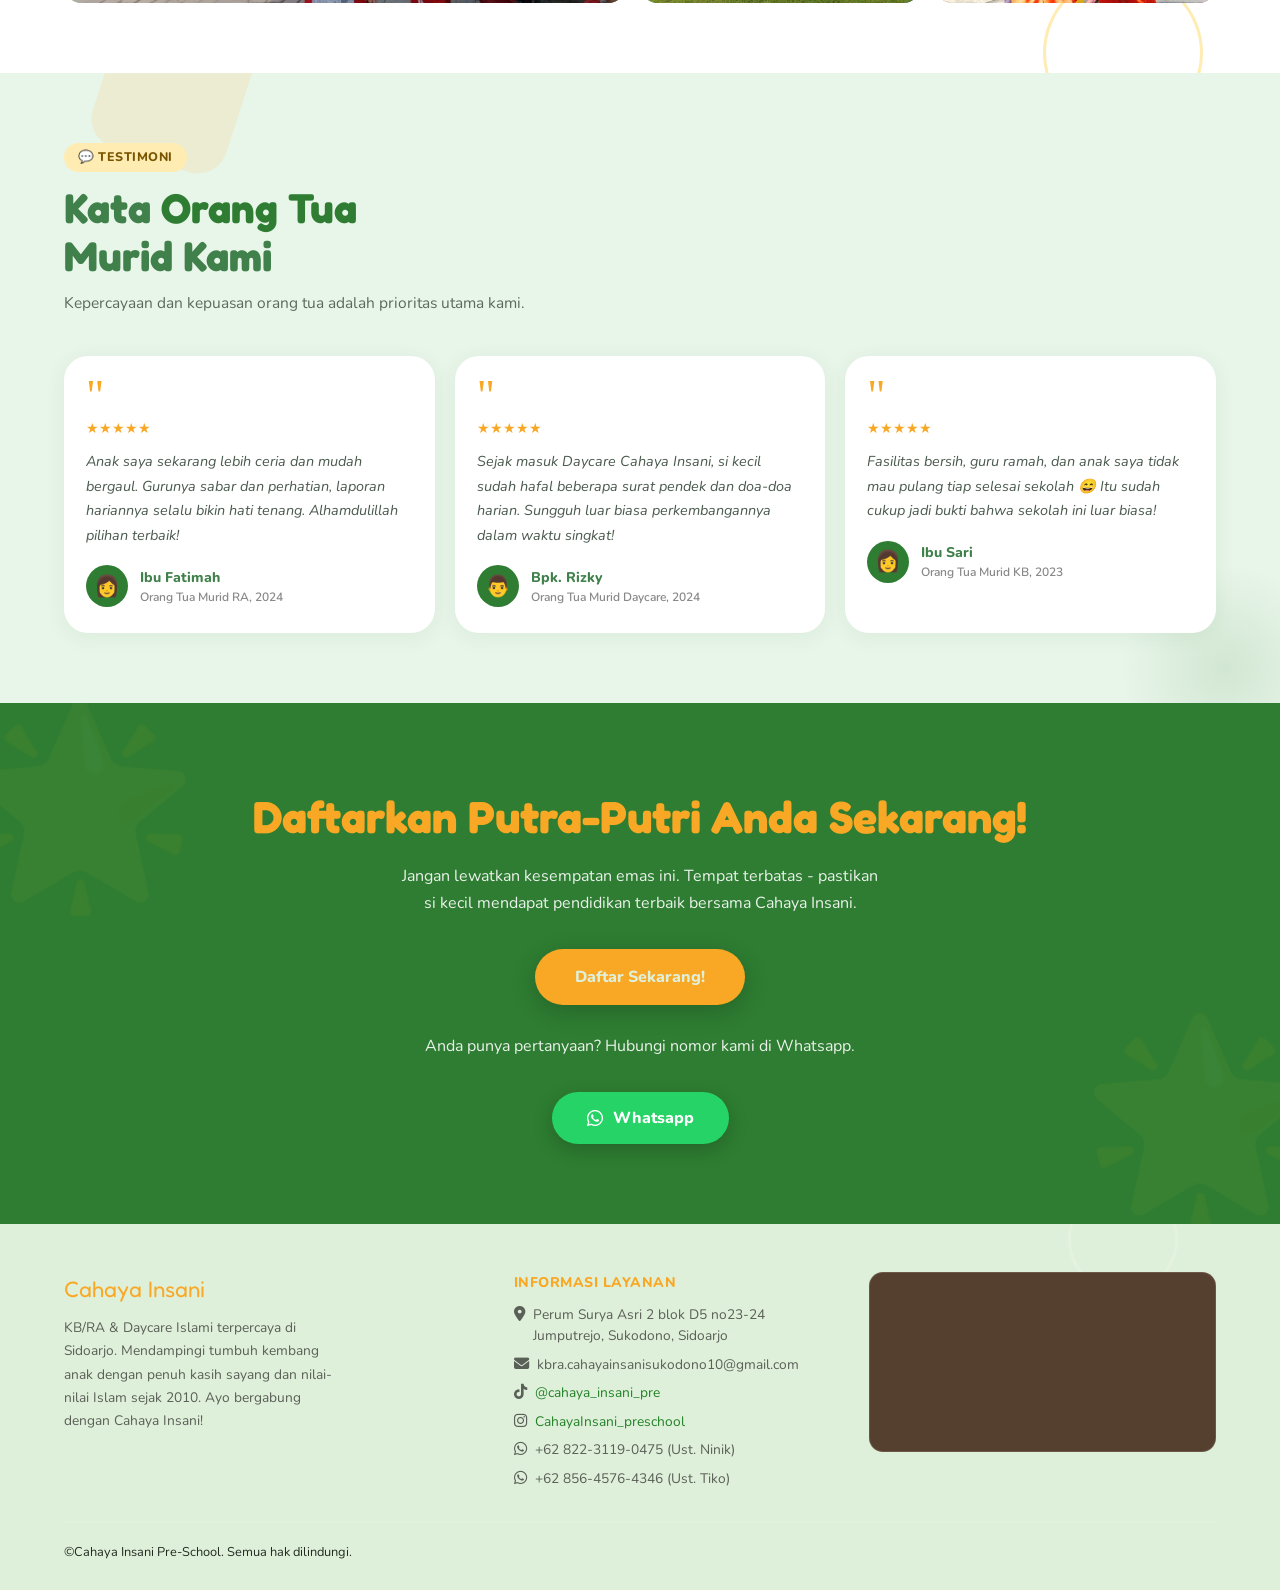
==== commit ac094c84: "kapan selesai ya tuhan" ====
--- a/frontend/index.html
+++ b/frontend/index.html
@@ -178,7 +178,7 @@
       <span class="prog-emoji">🌻</span>
       <h3>Daycare</h3>
       <p>Penitipan anak harian dengan pengasuhan penuh kasih sayang, stimulasi tumbuh kembang, dan suasana aman layaknya rumah sendiri.</p>
-      <span class="prog-age">3+ Bulan</span>
+      <span class="prog-age">1 - 6 Tahun</span>
       <span class="prog-cta">Lihat Syarat &amp; Ketentuan</span>
     </div>
 
--- a/frontend/style.css
+++ b/frontend/style.css
@@ -1006,9 +1006,8 @@
   margin-top: 1px;
 }
 
-.footer-kontak li a,
-.footer-kontak li a:visited {
-  color: #228027;
+.footer-kontak li a {
+  color: #228027 !important;
   text-decoration: none;
   transition: color 0.2s;
 }
